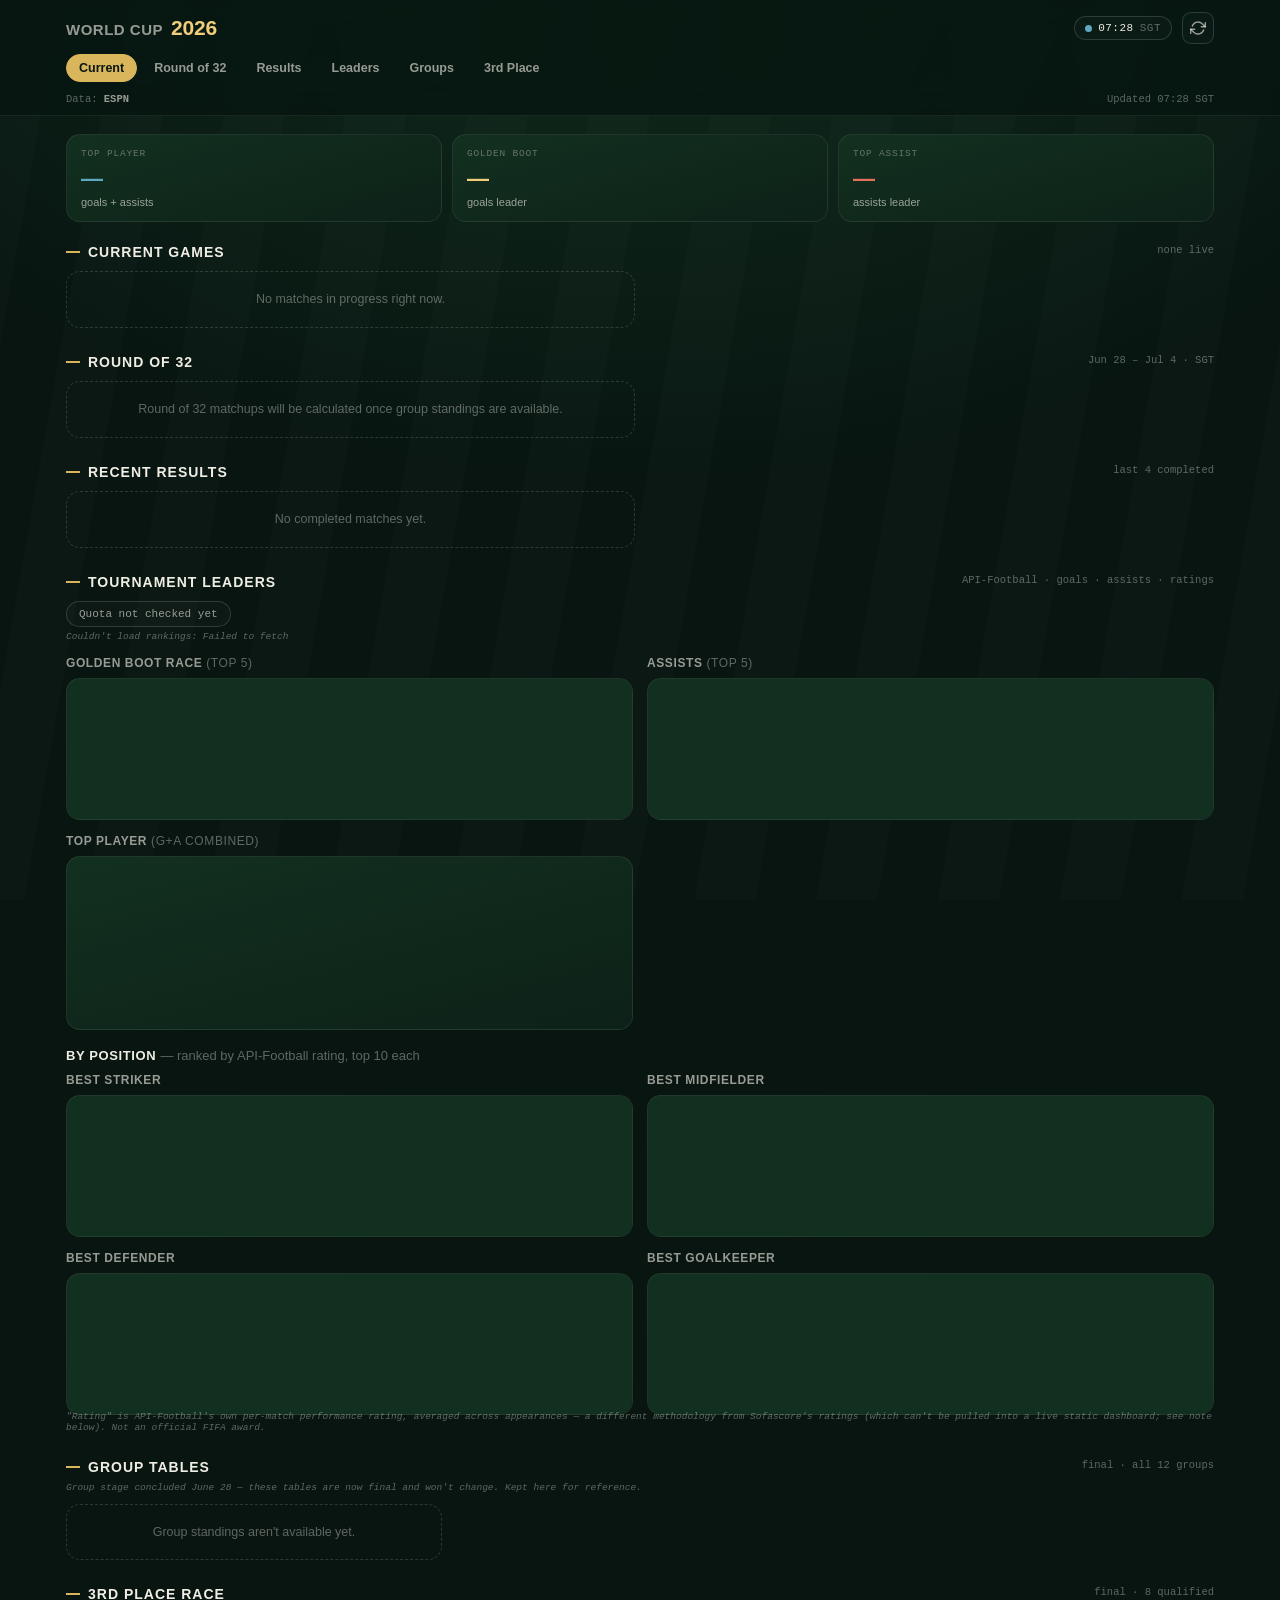
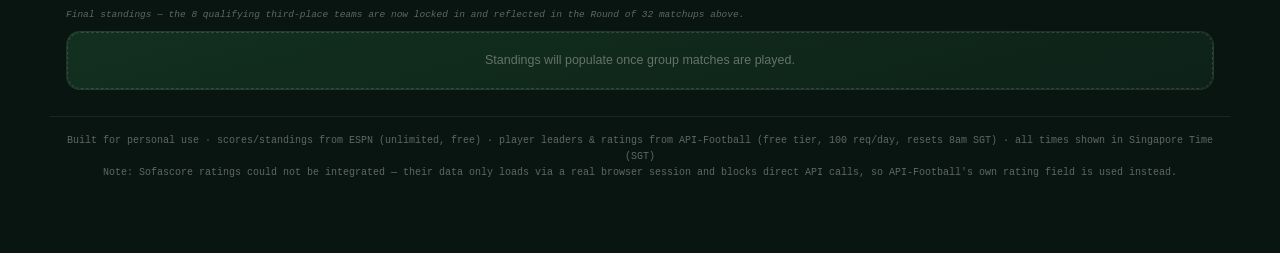
==== index-v1.html @ ef2c0b66 "Rename index.html to index-v1.html" ====
<!DOCTYPE html>
<html lang="en">
<head>
<meta charset="UTF-8">
<meta name="viewport" content="width=device-width, initial-scale=1.0, maximum-scale=1, viewport-fit=cover">
<title>World Cup 2026 — Live</title>
<meta name="mobile-web-app-capable" content="yes">
<meta name="apple-mobile-web-app-capable" content="yes">
<link rel="icon" href="data:image/svg+xml,%3Csvg xmlns='http://www.w3.org/2000/svg' viewBox='0 0 100 100'%3E%3Crect width='100' height='100' rx='18' fill='%230A1F16'/%3E%3Ctext x='50' y='62' font-size='44' text-anchor='middle' fill='%23D9B65C' font-family='Arial' font-weight='bold'%3E⚽%3C/text%3E%3C/svg%3E">
<meta name="apple-mobile-web-app-status-bar-style" content="black-translucent">
<meta name="apple-mobile-web-app-title" content="WC26">
<meta name="theme-color" content="#0A1F16">
<style>
  :root{
    --pitch-0:#081511;
    --pitch-1:#0D2118;
    --pitch-2:#12301F;
    --pitch-3:#1B4029;
    --line: rgba(240,237,228,0.08);
    --line-strong: rgba(240,237,228,0.16);
    --paper:#F0EDE4;
    --paper-dim: rgba(240,237,228,0.62);
    --paper-faint: rgba(240,237,228,0.38);
    --gold:#D9B65C;
    --gold-bright:#F0CD7A;
    --gold-dim: rgba(217,182,92,0.16);
    --azure:#5FA8C0;
    --azure-dim: rgba(95,168,192,0.16);
    --coral:#E2725B;
    --coral-dim: rgba(226,114,91,0.16);
    --radius:14px;
    --radius-sm:9px;
    --mono: 'IBM Plex Mono', 'SF Mono', ui-monospace, Menlo, monospace;
    --disp: 'Archivo', 'Helvetica Neue', Arial, sans-serif;
    --body: 'Inter', -apple-system, 'SF Pro Text', Arial, sans-serif;
  }

  *{box-sizing:border-box;}
  html,body{margin:0;padding:0;}
  body{
    background: radial-gradient(ellipse 120% 60% at 50% -10%, var(--pitch-2), var(--pitch-0) 60%);
    color: var(--paper);
    font-family: var(--body);
    -webkit-font-smoothing: antialiased;
    padding-bottom: 48px;
    min-height: 100vh;
  }

  body::before{
    content:"";
    position:fixed; inset:0;
    background: repeating-linear-gradient(
      100deg,
      rgba(255,255,255,0.015) 0px,
      rgba(255,255,255,0.015) 60px,
      transparent 60px,
      transparent 120px
    );
    pointer-events:none;
    z-index:0;
  }

  a{color:inherit; text-decoration:none;}

  /* ---------- Header ---------- */
  header{
    position: sticky; top:0; z-index:50;
    background: rgba(8,21,17,0.86);
    backdrop-filter: blur(14px) saturate(140%);
    -webkit-backdrop-filter: blur(14px) saturate(140%);
    border-bottom: 1px solid var(--line);
  }
  .hdr-top{
    display:flex; align-items:center; justify-content:space-between;
    padding: 12px 16px 10px;
    max-width: 1180px; margin:0 auto;
  }
  .brand{display:flex; align-items:baseline; gap:8px;}
  .brand .wc{
    font-family: var(--disp); font-weight:800; letter-spacing:0.5px;
    font-size:15px; color:var(--paper-dim); text-transform:uppercase;
  }
  .brand .yr{
    font-family: var(--disp); font-weight:800; font-size:21px;
    color: var(--gold-bright);
    letter-spacing: -0.2px;
  }
  .hdr-right{display:flex; align-items:center; gap:10px;}
  .live-chip{
    display:flex; align-items:center; gap:6px;
    font-family: var(--mono); font-size:11px; letter-spacing:0.5px;
    color: var(--paper-dim);
    padding:5px 10px;
    border:1px solid var(--line-strong);
    border-radius:100px;
    background: rgba(255,255,255,0.02);
  }
  .pulse{
    width:7px; height:7px; border-radius:50%;
    background: var(--coral);
    box-shadow: 0 0 0 0 rgba(226,114,91,0.6);
    animation: pulse 2s infinite;
  }
  .pulse.idle{background: var(--azure); animation:none; box-shadow:none;}
  @keyframes pulse{
    0%{box-shadow:0 0 0 0 rgba(226,114,91,0.55);}
    70%{box-shadow:0 0 0 7px rgba(226,114,91,0);}
    100%{box-shadow:0 0 0 0 rgba(226,114,91,0);}
  }
  #clockTxt{color:var(--paper);}
  .iconbtn{
    width:32px; height:32px; border-radius:9px;
    border:1px solid var(--line-strong);
    background: rgba(255,255,255,0.02);
    display:flex; align-items:center; justify-content:center;
    cursor:pointer; color:var(--paper-dim);
    transition: background .15s, transform .15s, color .15s;
  }
  .iconbtn:hover{background: rgba(255,255,255,0.06); color:var(--paper);}
  .iconbtn:active{transform: scale(0.92);}
  .iconbtn svg{width:16px; height:16px;}
  .iconbtn.spinning svg{animation: spin 0.7s linear infinite;}
  @keyframes spin{ to{ transform: rotate(360deg);} }

  nav.tabs{
    display:flex; gap:4px; overflow-x:auto;
    padding: 0 16px 11px;
    max-width: 1180px; margin:0 auto;
    scrollbar-width:none;
  }
  nav.tabs::-webkit-scrollbar{display:none;}
  nav.tabs button{
    flex:0 0 auto;
    font-family: var(--body); font-weight:600; font-size:12.5px;
    color: var(--paper-dim);
    background: transparent;
    border:1px solid transparent;
    padding:6px 12px;
    border-radius: 100px;
    cursor:pointer;
    white-space:nowrap;
    transition: all .15s;
  }
  nav.tabs button.active{
    color: var(--pitch-0);
    background: var(--gold);
    border-color: var(--gold);
  }
  nav.tabs button:not(.active):hover{
    color:var(--paper); border-color: var(--line-strong);
  }

  .updated-row{
    max-width:1180px; margin:0 auto;
    padding: 0 16px 10px;
    display:flex; justify-content:space-between; align-items:center;
    font-family: var(--mono); font-size:10.5px; color: var(--paper-faint);
    flex-wrap: wrap; gap:4px;
  }
  .updated-row .src-tag{
    color: var(--paper-faint);
  }
  .updated-row .src-tag b{ color: var(--paper-dim); font-weight:600; }

  main{
    max-width:1180px; margin:0 auto;
    padding: 18px 16px 0;
    position:relative; z-index:1;
  }

  /* ---------- Stat strip (top cards) ---------- */
  .stat-strip{
    display:grid; grid-template-columns: repeat(3,1fr);
    gap:10px; margin-bottom: 22px;
  }
  .stat-card{
    background: linear-gradient(165deg, var(--pitch-2), var(--pitch-1));
    border:1px solid var(--line);
    border-radius: var(--radius);
    padding: 13px 14px;
    position:relative; overflow:hidden;
  }
  .stat-card .eyebrow{
    font-family: var(--mono); font-size:9.5px; letter-spacing:0.8px;
    color: var(--paper-faint); text-transform:uppercase;
    margin-bottom:7px; display:flex; align-items:center; justify-content:space-between;
  }
  .stat-card .big{
    font-family: var(--disp); font-weight:800; font-size:22px;
    line-height:1.15; letter-spacing:-0.3px;
    color: var(--paper);
    display:flex; align-items:center; gap:8px;
  }
  .stat-card .big img{ width:26px; height:26px; border-radius:50%; object-fit:cover; background:var(--pitch-3); flex:0 0 auto;}
  .stat-card .sub{
    font-size:11px; color:var(--paper-dim); margin-top:5px;
  }
  .stat-card.accent-gold .big{color: var(--gold-bright);}
  .stat-card.accent-azure .big{color: var(--azure);}
  .stat-card.accent-coral .big{color: var(--coral);}

  /* ---------- Section heading ---------- */
  .section{ margin-bottom: 26px; scroll-margin-top: 110px;}
  .section-head{
    display:flex; align-items:baseline; justify-content:space-between;
    margin-bottom:11px; gap:10px;
  }
  .section-head h2{
    font-family: var(--disp); font-weight:800; font-size:14px;
    letter-spacing:1px; text-transform:uppercase;
    color:var(--paper); margin:0;
    display:flex; align-items:center; gap:8px;
  }
  .section-head h2 .dash{width:14px; height:2px; background:var(--gold); display:inline-block;}
  .section-head .meta{
    font-family: var(--mono); font-size:10.5px; color:var(--paper-faint);
    white-space:nowrap;
  }
  .proxy-note{
    font-family: var(--mono); font-size:9.5px; color: var(--paper-faint);
    margin: -4px 0 11px; font-style: italic;
  }

  .af-control-bar{
    display:flex; align-items:center; justify-content:space-between;
    gap:10px; flex-wrap:wrap;
    margin-bottom:8px;
  }
  .af-load-btn{
    display:flex; align-items:center; gap:7px;
    font-family: var(--body); font-weight:700; font-size:13px;
    color: var(--pitch-0);
    background: var(--gold);
    border: none;
    padding: 9px 16px;
    border-radius: 100px;
    cursor:pointer;
    transition: transform .15s, background .15s;
  }
  .af-load-btn:hover{ background: var(--gold-bright); }
  .af-load-btn:active{ transform: scale(0.96); }
  .af-load-btn:disabled{
    background: var(--pitch-3); color: var(--paper-faint); cursor: progress;
  }
  .af-load-btn.spinning svg{ animation: spin 0.8s linear infinite; }
  .af-quota{
    font-family: var(--mono); font-size:11px; color: var(--paper-dim);
    padding: 6px 12px;
    border: 1px solid var(--line-strong);
    border-radius: 100px;
    background: rgba(255,255,255,0.02);
  }
  .af-quota.low{ color: var(--coral); border-color: rgba(226,114,91,0.4); }
  .af-quota.ok{ color: var(--azure); }


  /* ---------- Match cards ---------- */
  .match-grid{
    display:grid; grid-template-columns: repeat(2,1fr);
    gap:10px;
  }
  .match-card{
    background: linear-gradient(165deg, var(--pitch-2), var(--pitch-1));
    border:1px solid var(--line);
    border-radius: var(--radius);
    padding: 12px 14px 11px;
    position:relative;
  }
  .match-card.is-live{
    border-color: rgba(226,114,91,0.45);
    box-shadow: 0 0 0 1px rgba(226,114,91,0.08), 0 8px 24px -12px rgba(226,114,91,0.25);
  }
  .match-top{
    display:flex; justify-content:space-between; align-items:center;
    margin-bottom:10px;
  }
  .match-tag{
    font-family: var(--mono); font-size:10px; letter-spacing:0.4px;
    color: var(--paper-faint);
  }
  .match-tag.live{
    color: var(--coral); font-weight:700;
    display:flex; align-items:center; gap:5px;
  }
  .match-tag.live::before{
    content:""; width:5px; height:5px; border-radius:50%; background:var(--coral);
    animation: pulse 1.6s infinite;
  }
  .match-group{ font-family:var(--mono); font-size:10px; color:var(--paper-faint); text-align:right;}

  .team-row{
    display:flex; align-items:center; justify-content:space-between;
    padding:4px 0;
  }
  .team-id{ display:flex; align-items:center; gap:8px; min-width:0;}
  .team-id img{ width:22px; height:22px; object-fit:contain; flex:0 0 auto;}
  .team-id .flag-fallback{
    width:22px; height:22px; border-radius:4px; flex:0 0 auto;
    background: var(--pitch-3);
    display:flex; align-items:center; justify-content:center;
    font-family:var(--mono); font-size:9px; color:var(--paper-faint);
  }
  .team-id .name{
    font-size:13.5px; font-weight:600; color:var(--paper);
    white-space:nowrap; overflow:hidden; text-overflow:ellipsis;
  }
  .team-row.winner .name{ color: var(--gold-bright); }
  .team-row.loser .name{ color: var(--paper-dim); }
  .score{
    font-family: var(--disp); font-weight:800; font-size:18px;
    color: var(--paper); min-width:22px; text-align:right;
  }
  .team-row.loser .score{ color:var(--paper-dim); }

  .events-timeline{
    margin-top: 9px; padding-top: 8px;
    border-top: 1px solid var(--line);
    display: flex; flex-direction: column; gap: 5px;
  }
  .event-row{
    display: grid; grid-template-columns: 32px 18px 1fr;
    align-items: baseline; gap: 6px;
    font-size: 11.5px; color: var(--paper-dim);
  }
  .event-min{ font-family: var(--mono); font-size: 10.5px; color: var(--paper-faint); }
  .event-icon{ font-size: 12px; }
  .event-team{ display: none; } /* team name implied by player; kept in DOM for potential future grouping */
  .event-detail{ color: var(--paper); }
  .event-detail strong{ font-weight: 700; }

  .match-bottom{
    display:flex; justify-content:space-between; align-items:center;
    margin-top:9px; padding-top:8px;
    border-top:1px solid var(--line);
    font-family:var(--mono); font-size:10px; color:var(--paper-faint);
  }

  .empty-note{
    font-size:12.5px; color:var(--paper-faint);
    padding: 18px 14px; text-align:center;
    border:1px dashed var(--line-strong); border-radius:var(--radius);
    line-height:1.5;
  }
  .empty-note a{ color: var(--gold-bright); text-decoration: underline; }

  /* ---------- Group tables ---------- */
  .groups-grid{
    display:grid; grid-template-columns: repeat(3,1fr);
    gap:10px;
  }
  .group-card{
    background: linear-gradient(165deg, var(--pitch-2), var(--pitch-1));
    border:1px solid var(--line);
    border-radius: var(--radius);
    padding: 12px 13px;
  }
  .group-card .gname{
    font-family:var(--disp); font-weight:800; font-size:12px;
    letter-spacing:0.6px; color:var(--gold-bright);
    margin-bottom:8px; text-transform:uppercase;
  }
  table.gtable{ width:100%; border-collapse:collapse; font-size:11.5px;}
  table.gtable th{
    font-family:var(--mono); font-size:9px; color:var(--paper-faint);
    text-align:center; font-weight:500; padding-bottom:5px;
    text-transform:uppercase;
  }
  table.gtable th.team-h{ text-align:left;}
  table.gtable td{ padding:4px 2px; text-align:center; color:var(--paper-dim);}
  table.gtable td.team-c{
    text-align:left; color:var(--paper); font-weight:600;
    display:flex; align-items:center; gap:6px;
  }
  table.gtable td.team-c img{width:15px; height:15px; object-fit:contain;}
  table.gtable td.pts{ color:var(--paper); font-weight:700;}
  table.gtable tr.adv td.team-c{ box-shadow: inset 3px 0 0 var(--gold);}
  table.gtable tr.adv td.team-c{ padding-left:6px;}
  table.gtable tr.elim td.team-c .name-txt{ color:var(--paper-faint);}

  /* ---------- 3rd place race ---------- */
  .third-list{
    background: linear-gradient(165deg, var(--pitch-2), var(--pitch-1));
    border:1px solid var(--line); border-radius: var(--radius);
    overflow:hidden;
  }
  .third-row{
    display:grid; grid-template-columns: 26px 1fr 34px 28px 36px 40px 46px;
    align-items:center; gap:6px;
    padding:9px 14px;
    border-bottom:1px solid var(--line);
    font-size:12px;
  }
  .third-row:last-child{border-bottom:none;}
  .third-row.head{
    font-family:var(--mono); font-size:9.5px; color:var(--paper-faint);
    text-transform:uppercase; padding:8px 14px;
  }
  .third-row .rk{ font-family:var(--mono); color:var(--paper-faint); font-size:11px;}
  .third-row.qualify{ box-shadow: inset 3px 0 0 var(--gold); }
  .third-row .tname{ display:flex; align-items:center; gap:8px; color:var(--paper); font-weight:600; min-width:0;}
  .third-row .tname img{ width:18px; height:18px; object-fit:contain; flex:0 0 auto;}
  .third-row .num{ text-align:center; color:var(--paper-dim); font-family:var(--mono); font-size:11.5px;}
  .third-row .pts-c{ text-align:center; font-weight:800; color:var(--gold-bright); font-family:var(--disp);}

  /* ---------- R32 matchup grid ---------- */
  .r32-grid{ display:grid; grid-template-columns: repeat(2,1fr); gap:10px;}
  .r32-card{
    background: linear-gradient(165deg, var(--pitch-2), var(--pitch-1));
    border:1px solid var(--line);
    border-radius: var(--radius);
    padding: 12px 14px 11px;
  }
  .r32-card .r32-top{
    display:flex; justify-content:space-between; align-items:baseline;
    margin-bottom:9px;
  }
  .r32-card .match-no{ font-family:var(--mono); font-size:9.5px; color:var(--paper-faint); }
  .r32-card .r32-when{ font-family:var(--mono); font-size:10px; color:var(--paper-faint); text-align:right;}
  .r32-slot{
    display:flex; align-items:center; justify-content:space-between;
    padding:5px 0;
  }
  .r32-slot .team-id{ display:flex; align-items:center; gap:8px; min-width:0;}
  .r32-slot .team-id img{ width:20px; height:20px; object-fit:contain; flex:0 0 auto;}
  .r32-slot .name{
    font-size:13px; font-weight:600; color:var(--paper);
    white-space:nowrap; overflow:hidden; text-overflow:ellipsis;
  }
  .r32-slot .name.tbd{ color: var(--paper-faint); font-weight:500; font-style:italic; font-size:12px;}
  .r32-slot .score{ font-family:var(--disp); font-weight:800; font-size:16px; color:var(--paper);}
  .r32-vs{
    font-family:var(--mono); font-size:9px; color:var(--paper-faint);
    text-align:center; padding:2px 0;
  }
  .r32-card .r32-venue{
    margin-top:8px; padding-top:7px; border-top:1px solid var(--line);
    font-family:var(--mono); font-size:9.5px; color:var(--paper-faint);
  }
  .r32-card.is-live{ border-color: rgba(226,114,91,0.45); }
  .r32-card.is-done .name{ color: var(--paper-dim); }
  .r32-card.is-done .winner-row .name{ color: var(--gold-bright); }

  /* ---------- Bottom stat-leader lists (shared for boot/assists/etc) ---------- */
  .lead-list{
    background: linear-gradient(165deg, var(--pitch-2), var(--pitch-1));
    border:1px solid var(--line); border-radius: var(--radius);
    overflow:hidden;
  }
  .lead-row{
    display:grid; grid-template-columns: 28px 1fr 44px;
    align-items:center; gap:10px;
    padding:10px 14px;
    border-bottom:1px solid var(--line);
  }
  .lead-row:last-child{ border-bottom:none;}
  .lead-row.head{
    font-family:var(--mono); font-size:9.5px; color:var(--paper-faint);
    text-transform:uppercase; padding:8px 14px;
  }
  .lead-row .rk{ font-family:var(--mono); font-size:11px; color:var(--paper-faint);}
  .lead-row .pname{ display:flex; align-items:center; gap:9px; min-width:0;}
  .lead-row .pname img{ width:24px; height:24px; border-radius:50%; object-fit:cover; background:var(--pitch-3); flex:0 0 auto;}
  .lead-row .pinfo{ min-width:0;}
  .lead-row .pinfo .nm{ font-size:13px; font-weight:700; color:var(--paper); white-space:nowrap; overflow:hidden; text-overflow:ellipsis;}
  .lead-row .pinfo .ct{ font-size:10.5px; color:var(--paper-faint);}
  .lead-row .val{ text-align:center; font-family:var(--disp); font-weight:800; font-size:17px; color:var(--paper);}
  .lead-row.rank1 .val{ color:var(--gold-bright); font-size:19px;}

  /* spotlight card for single "Top Player"/"Best X" picks */
  .spotlight-card{
    background: linear-gradient(165deg, var(--pitch-2), var(--pitch-1));
    border:1px solid var(--line); border-radius: var(--radius);
    padding: 16px 18px;
    display:flex; align-items:center; gap:14px;
  }
  .spotlight-card img.avatar{
    width:48px; height:48px; border-radius:50%; object-fit:cover;
    background:var(--pitch-3); flex:0 0 auto; border:2px solid var(--gold);
  }
  .spotlight-card .info{ flex:1; min-width:0;}
  .spotlight-card .info .nm{ font-family:var(--disp); font-weight:800; font-size:16px; color:var(--paper);}
  .spotlight-card .info .ct{ font-size:11.5px; color:var(--paper-dim); margin-top:2px;}
  .spotlight-card .metric{ text-align:right; flex:0 0 auto;}
  .spotlight-card .metric .v{ font-family:var(--disp); font-weight:800; font-size:24px; color:var(--gold-bright); line-height:1;}
  .spotlight-card .metric .l{ font-family:var(--mono); font-size:9px; color:var(--paper-faint); text-transform:uppercase; margin-top:3px;}

  .bottom-grid{
    display:grid; grid-template-columns: repeat(2,1fr);
    gap:14px;
  }
  .bottom-grid .col-card h3{
    font-family:var(--disp); font-weight:800; font-size:12px;
    letter-spacing:0.6px; text-transform:uppercase; color:var(--paper-dim);
    margin:0 0 8px;
  }

  footer{
    max-width:1180px; margin: 10px auto 0; padding: 16px 16px 24px;
    text-align:center; font-family:var(--mono); font-size:10px; color: var(--paper-faint);
    border-top:1px solid var(--line);
    line-height: 1.6;
  }

  .skel{
    background: linear-gradient(90deg, var(--pitch-2) 25%, var(--pitch-3) 37%, var(--pitch-2) 63%);
    background-size: 400% 100%;
    animation: shimmer 1.6s infinite linear;
    border-radius:6px;
  }
  @keyframes shimmer{ 0%{background-position:100% 0;} 100%{background-position:0 0;} }

  /* ---------- Responsive ---------- */
  @media (max-width: 860px){
    .groups-grid{ grid-template-columns: repeat(2,1fr); }
  }
  @media (max-width: 680px){
    .stat-strip{ grid-template-columns: 1fr; }
    .match-grid{ grid-template-columns: 1fr; }
    .groups-grid{ grid-template-columns: 1fr 1fr; }
    .r32-grid{ grid-template-columns: 1fr; }
    .bottom-grid{ grid-template-columns: 1fr; }
    .third-row{ grid-template-columns: 20px 1fr 26px 22px 30px 32px 38px; font-size:10.5px; padding:8px 8px; gap:4px;}
    .lead-row{ padding:9px 10px; }
    .brand .wc{font-size:12px;}
    .brand .yr{font-size:18px;}
  }
  @media (max-width: 420px){
    .groups-grid{ grid-template-columns: 1fr; }
  }

  @media (prefers-reduced-motion: reduce){
    .pulse, .iconbtn.spinning svg, .skel{ animation: none !important;}
  }
</style>
</head>
<body>
<header>
  <div class="hdr-top">
    <div class="brand">
      <span class="wc">World Cup</span>
      <span class="yr">2026</span>
    </div>
    <div class="hdr-right">
      <div class="live-chip">
        <span class="pulse idle" id="livePulse"></span>
        <span id="clockTxt">--:--</span>
        <span style="color:var(--paper-faint)">SGT</span>
      </div>
      <button class="iconbtn" id="refreshBtn" title="Refresh now">
        <svg viewBox="0 0 24 24" fill="none" stroke="currentColor" stroke-width="2.2" stroke-linecap="round" stroke-linejoin="round"><polyline points="23 4 23 10 17 10"></polyline><polyline points="1 20 1 14 7 14"></polyline><path d="M3.51 9a9 9 0 0 1 14.85-3.36L23 10M1 14l4.64 4.36A9 9 0 0 0 20.49 15"></path></svg>
      </button>
    </div>
  </div>
  <nav class="tabs" id="tabNav">
    <button data-target="current" class="active">Current</button>
    <button data-target="r32">Round of 32</button>
    <button data-target="results">Results</button>
    <button data-target="leaders">Leaders</button>
    <button data-target="groups">Groups</button>
    <button data-target="third">3rd Place</button>
  </nav>
  <div class="updated-row">
    <span class="src-tag">Data: <b id="sourceTag">ESPN</b></span>
    <span id="updatedTxt">Updated — SGT</span>
  </div>
</header>

<main>

  <div class="stat-strip">
    <div class="stat-card accent-azure">
      <span class="eyebrow">Top Player</span>
      <div class="big" id="statTopPlayer">—</div>
      <div class="sub" id="statTopPlayerSub">goals + assists</div>
    </div>
    <div class="stat-card accent-gold">
      <span class="eyebrow">Golden Boot</span>
      <div class="big" id="statGoldenBoot">—</div>
      <div class="sub" id="statGoldenBootSub">goals leader</div>
    </div>
    <div class="stat-card accent-coral">
      <span class="eyebrow">Top Assist</span>
      <div class="big" id="statTopAssist">—</div>
      <div class="sub" id="statTopAssistSub">assists leader</div>
    </div>
  </div>

  <section class="section" id="current">
    <div class="section-head">
      <h2><span class="dash"></span>Current Games</h2>
      <span class="meta" id="currentMeta">live now</span>
    </div>
    <div class="match-grid" id="currentGrid">
      <div class="skel" style="height:96px;"></div>
      <div class="skel" style="height:96px;"></div>
    </div>
  </section>

  <section class="section" id="r32">
    <div class="section-head">
      <h2><span class="dash"></span>Round of 32</h2>
      <span class="meta" id="r32Meta">Jun 28 – Jul 4 · SGT</span>
    </div>
    <div class="r32-grid" id="r32Grid">
      <div class="skel" style="height:108px;"></div>
      <div class="skel" style="height:108px;"></div>
      <div class="skel" style="height:108px;"></div>
      <div class="skel" style="height:108px;"></div>
    </div>
  </section>

  <section class="section" id="results">
    <div class="section-head">
      <h2><span class="dash"></span>Recent Results</h2>
      <span class="meta">last 4 completed</span>
    </div>
    <div class="match-grid" id="resultsGrid">
      <div class="skel" style="height:96px;"></div>
      <div class="skel" style="height:96px;"></div>
    </div>
  </section>

  <section class="section" id="leaders">
    <div class="section-head">
      <h2><span class="dash"></span>Tournament Leaders</h2>
      <span class="meta">API-Football · goals · assists · ratings</span>
    </div>

    <div class="af-control-bar" id="afControlBar">
      <div class="af-quota" id="afQuota">
        <span id="afQuotaText">Loading...</span>
      </div>
    </div>
    <p class="proxy-note" id="afStatusNote">Auto-refreshing from API-Football (Pro plan).</p>

    <div class="bottom-grid" style="margin-bottom:14px; margin-top:14px;">
      <div class="col-card">
        <h3>Golden Boot Race <span style="color:var(--paper-faint); font-weight:500;">(top 5)</span></h3>
        <div class="lead-list" id="bootRaceList"><div class="skel" style="height:140px;"></div></div>
      </div>
      <div class="col-card">
        <h3>Assists <span style="color:var(--paper-faint); font-weight:500;">(top 5)</span></h3>
        <div class="lead-list" id="assistsList"><div class="skel" style="height:140px;"></div></div>
      </div>
    </div>

    <div class="bottom-grid" style="margin-bottom:14px;">
      <div class="col-card">
        <h3>Top Player <span style="color:var(--paper-faint); font-weight:500;">(G+A combined)</span></h3>
        <div class="spotlight-card" id="topPlayerSpotlight"><div class="skel" style="height:140px;"></div></div>
      </div>
    </div>

    <h3 style="font-family:var(--disp); font-weight:800; font-size:13px; letter-spacing:0.6px; text-transform:uppercase; color:var(--paper); margin: 18px 0 10px;">By Position <span style="color:var(--paper-faint); font-weight:500; text-transform:none; letter-spacing:0;">— ranked by API-Football rating, top 10 each</span></h3>
    <div class="bottom-grid" style="margin-bottom:14px;">
      <div class="col-card">
        <h3>Best Striker</h3>
        <div class="lead-list" id="bestStrikerList"><div class="skel" style="height:140px;"></div></div>
      </div>
      <div class="col-card">
        <h3>Best Midfielder</h3>
        <div class="lead-list" id="bestMidList"><div class="skel" style="height:140px;"></div></div>
      </div>
    </div>
    <div class="bottom-grid">
      <div class="col-card">
        <h3>Best Defender</h3>
        <div class="lead-list" id="bestDefList"><div class="skel" style="height:140px;"></div></div>
      </div>
      <div class="col-card">
        <h3>Best Goalkeeper</h3>
        <div class="lead-list" id="bestGkList"><div class="skel" style="height:140px;"></div></div>
      </div>
    </div>
    <p class="proxy-note">"Rating" is API-Football's own per-match performance rating, averaged across appearances — a different methodology from Sofascore's ratings (which can't be pulled into a live static dashboard; see note below). Not an official FIFA award.</p>
  </section>

  <section class="section" id="groups">
    <div class="section-head">
      <h2><span class="dash"></span>Group Tables</h2>
      <span class="meta">final · all 12 groups</span>
    </div>
    <p class="proxy-note">Group stage concluded June 28 — these tables are now final and won't change. Kept here for reference.</p>
    <div class="groups-grid" id="groupsGrid">
      <div class="skel" style="height:160px;"></div>
      <div class="skel" style="height:160px;"></div>
      <div class="skel" style="height:160px;"></div>
    </div>
  </section>

  <section class="section" id="third">
    <div class="section-head">
      <h2><span class="dash"></span>3rd Place Race</h2>
      <span class="meta">final · 8 qualified</span>
    </div>
    <p class="proxy-note">Final standings — the 8 qualifying third-place teams are now locked in and reflected in the Round of 32 matchups above.</p>
    <div class="third-list" id="thirdList">
      <div class="skel" style="height:240px;"></div>
    </div>
  </section>

</main>

<footer>
  Built for personal use · scores/standings from ESPN (unlimited, free) · player leaders &amp; ratings from API-Football (free tier, 100 req/day, resets 8am SGT) · all times shown in Singapore Time (SGT)<br>
  Note: Sofascore ratings could not be integrated — their data only loads via a real browser session and blocks direct API calls, so API-Football's own rating field is used instead.
</footer>

<script>
(function(){
  "use strict";

  // ---------------- Config ----------------
  const SGT_TZ = "Asia/Singapore";
  // No explicit dates= means ESPN defaults to a narrow "today" window, which hides
  // completed matches from earlier in the tournament. We instead request the full
  // range from tournament start through ~10 days ahead (covers R32) every time.
  function buildScoreboardUrl(){
    const start = "20260611"; // tournament opening match
    const future = new Date();
    future.setDate(future.getDate() + 10);
    const end = future.toISOString().slice(0,10).replace(/-/g,"");
    return `https://site.api.espn.com/apis/site/v2/sports/soccer/fifa.world/scoreboard?dates=${start}-${end}&limit=500`;
  }
  const SCOREBOARD_URL = buildScoreboardUrl();
  const STANDINGS_URLS = [
    "https://site.web.api.espn.com/apis/v2/sports/soccer/fifa.world/standings",
    "https://site.api.espn.com/apis/v2/sports/soccer/fifa.world/standings"
  ];
  // Backup, free, no-key fixture/standings source (manually updated ~daily by maintainer,
  // used only if ESPN is unreachable). Not used for "live" minute-by-minute data.
  const BACKUP_GAMES_URL = "https://raw.githubusercontent.com/openfootball/worldcup.json/master/2026/worldcup.json";

  const REFRESH_MS = 30000;

  function $(id){ return document.getElementById(id); }

  // ---------------- Singapore time helpers ----------------
  function fmtClockSGT(d){
    return d.toLocaleTimeString("en-GB", {hour:'2-digit', minute:'2-digit', timeZone: SGT_TZ});
  }
  function fmtMatchTimeSGT(iso){
    const d = new Date(iso);
    return d.toLocaleString("en-GB", {
      weekday:'short', day:'numeric', month:'short',
      hour:'2-digit', minute:'2-digit', timeZone: SGT_TZ
    });
  }
  function fmtDateShortSGT(iso){
    const d = new Date(iso);
    return d.toLocaleDateString("en-GB", {month:'short', day:'numeric', timeZone: SGT_TZ});
  }
  function sgtDateKey(iso){
    // returns YYYY-MM-DD string in SGT, for "today" comparisons independent of device tz
    const d = new Date(iso);
    return d.toLocaleDateString("en-CA", {timeZone: SGT_TZ}); // en-CA gives YYYY-MM-DD
  }
  function todaySGTKey(){
    return new Date().toLocaleDateString("en-CA", {timeZone: SGT_TZ});
  }

  function escapeHtml(s){
    return String(s == null ? "" : s).replace(/[&<>"']/g, c => ({"&":"&amp;","<":"&lt;",">":"&gt;",'"':"&quot;","'":"&#39;"}[c]));
  }

  // ESPN and API-Football sometimes format the same country differently
  // (e.g. "South Korea" vs "Korea Republic", "USA" vs "United States").
  // Lowercasing + stripping common variants gives a reasonably reliable match key.
  function normalizeTeamName(name){
    if(!name) return "";
    let n = name.toLowerCase().trim();
    const aliasMap = {
      "korea republic": "south korea",
      "ivory coast": "cote d'ivoire",
      "usa": "united states",
      "bosnia and herzegovina": "bosnia-herzegovina",
    };
    return aliasMap[n] || n;
  }

  function teamLogo(team){
    if(!team) return null;
    return (team.logo) || (team.logos && team.logos[0] && team.logos[0].href) || null;
  }

  function teamImgHtml(team, size){
    const logo = teamLogo(team);
    const abbr = (team && (team.abbreviation || team.shortDisplayName || team.displayName || "")).slice(0,3).toUpperCase();
    if(logo){
      return `<img src="${logo}" alt="${escapeHtml(abbr)}" loading="lazy" onerror="this.style.display='none'; this.nextElementSibling && (this.nextElementSibling.style.display='flex')">`+
             `<span class="flag-fallback" style="display:none; width:${size}px; height:${size}px;">${escapeHtml(abbr)}</span>`;
    }
    return `<span class="flag-fallback" style="width:${size}px; height:${size}px;">${escapeHtml(abbr)}</span>`;
  }

  async function fetchJsonAny(urls){
    let lastErr;
    for(const u of urls){
      try{
        const res = await fetch(u, {cache:"no-store"});
        if(!res.ok) throw new Error("HTTP "+res.status);
        const json = await res.json();
        return {data: json, sourceUrl: u};
      }catch(e){ lastErr = e; }
    }
    throw lastErr || new Error("all endpoints failed");
  }

  // ============================================================
  // ROUND OF 32 — fixed FIFA slot map (Annex C structure), per
  // official schedule. group: A-L. slot: 1st | 2nd | 3rd-from-set.
  // 3rd-from-set is an array of candidate groups; the actual team
  // is resolved live from the 3rd-place race table once known.
  // Source: FIFA official knockout schedule + corroborated reporting.
  // ============================================================
  // ============================================================
  // ROUND OF 32 — fixed FIFA slot map (official knockout schedule).
  // group: A-L. slot: 1st | 2nd | 3rd-from-set (candidate groups whose
  // 3rd-place team could fill this slot, resolved once 8 qualifiers known).
  // Dates/venues verified against FIFA.com official fixture list.
  // ============================================================
  const R32_FIXTURES = [
    { match: 73, dateSGT: "2026-06-29", venue: "Los Angeles, USA",      home: {group:"A", slot:"2nd"}, away: {group:"B", slot:"2nd"} },
    { match: 74, dateSGT: "2026-06-30", venue: "Boston, USA",           home: {group:"E", slot:"1st"}, away: {group:"3rd", from:["A","B","C","D","F"]} },
    { match: 75, dateSGT: "2026-06-30", venue: "Monterrey, Mexico",     home: {group:"F", slot:"1st"}, away: {group:"C", slot:"2nd"} },
    { match: 76, dateSGT: "2026-06-30", venue: "Houston, USA",          home: {group:"C", slot:"1st"}, away: {group:"F", slot:"2nd"} },
    { match: 77, dateSGT: "2026-07-01", venue: "East Rutherford, USA",  home: {group:"I", slot:"1st"}, away: {group:"3rd", from:["C","D","F","G","H"]} },
    { match: 78, dateSGT: "2026-07-01", venue: "Arlington, USA",        home: {group:"E", slot:"2nd"}, away: {group:"I", slot:"2nd"} },
    { match: 79, dateSGT: "2026-07-01", venue: "Mexico City, Mexico",   home: {group:"A", slot:"1st"}, away: {group:"3rd", from:["C","E","F","H","I"]} },
    { match: 80, dateSGT: "2026-07-02", venue: "Atlanta, USA",          home: {group:"L", slot:"1st"}, away: {group:"3rd", from:["E","H","I","J","K"]} },
    { match: 81, dateSGT: "2026-07-02", venue: "Santa Clara, USA",      home: {group:"D", slot:"1st"}, away: {group:"3rd", from:["B","E","F","I","J"]} },
    { match: 82, dateSGT: "2026-07-02", venue: "Seattle, USA",          home: {group:"G", slot:"1st"}, away: {group:"3rd", from:["A","E","H","I","J"]} },
    { match: 83, dateSGT: "2026-07-03", venue: "Toronto, Canada",       home: {group:"K", slot:"2nd"}, away: {group:"L", slot:"2nd"} },
    { match: 84, dateSGT: "2026-07-03", venue: "Los Angeles, USA",      home: {group:"H", slot:"1st"}, away: {group:"J", slot:"2nd"} },
    { match: 85, dateSGT: "2026-07-04", venue: "Vancouver, Canada",     home: {group:"B", slot:"1st"}, away: {group:"3rd", from:["E","F","G","I","J"]} },
    { match: 86, dateSGT: "2026-07-04", venue: "Miami Gardens, USA",    home: {group:"J", slot:"1st"}, away: {group:"H", slot:"2nd"} },
    { match: 87, dateSGT: "2026-07-04", venue: "Kansas City, USA",      home: {group:"K", slot:"1st"}, away: {group:"3rd", from:["D","E","I","J","L"]} },
    { match: 88, dateSGT: "2026-07-04", venue: "Arlington, USA",        home: {group:"D", slot:"2nd"}, away: {group:"G", slot:"2nd"} },
  ];


  // ---------------- Render: match card (scores) ----------------
  function renderEventsTimelineHtml(events){
    if(!events || !events.length) return "";
    // Sort chronologically, goals and cards only (skip subs to keep it focused on scoring)
    const relevant = events
      .filter(e => e.type === "Goal" || e.type === "Card")
      .sort((a,b)=> (a.time.elapsed - b.time.elapsed));
    if(!relevant.length) return "";

    const rows = relevant.map(e => {
      const minute = e.time.elapsed + (e.time.extra ? "+" + e.time.extra : "") + "'";
      const isGoal = e.type === "Goal";
      const isCard = e.type === "Card";
      const icon = isGoal ? "⚽" : (e.detail && e.detail.includes("Red") ? "🟥" : "🟨");
      const playerName = (e.player && e.player.name) || "Unknown";
      const assistName = (e.assist && e.assist.name) || null;
      let line = `<strong>${escapeHtml(playerName)}</strong>`;
      if(isGoal && assistName) line += ` <span style="color:var(--paper-faint);">(assist: ${escapeHtml(assistName)})</span>`;
      if(isCard) line += ` <span style="color:var(--paper-faint);">${escapeHtml(e.detail||"")}</span>`;
      return `<div class="event-row">
        <span class="event-min">${escapeHtml(minute)}</span>
        <span class="event-icon">${icon}</span>
        <span class="event-team">${escapeHtml((e.team && e.team.name) || "")}</span>
        <span class="event-detail">${line}</span>
      </div>`;
    }).join("");

    return `<div class="events-timeline">${rows}</div>`;
  }

  function renderMatchCard(ev, eventsTimeline){
    const comp = ev.competitions && ev.competitions[0];
    if(!comp) return "";
    const state = comp.status && comp.status.type && comp.status.type.state; // pre | in | post
    const completed = comp.status && comp.status.type && comp.status.type.completed;
    const clock = (comp.status && comp.status.displayClock) || "";

    let home = (comp.competitors || []).find(c => c.homeAway === "home") || comp.competitors[0];
    let away = (comp.competitors || []).find(c => c.homeAway === "away") || comp.competitors[1];

    const homeScore = home ? (home.score ?? "0") : "0";
    const awayScore = away ? (away.score ?? "0") : "0";
    const homeWin = home && home.winner;
    const awayWin = away && away.winner;

    const groupNote = (comp.altGameNote || "").replace("FIFA World Cup, ", "").replace("FIFA World Cup", "Group Stage");
    const venue = (comp.venue && comp.venue.fullName) || "";

    let tagHtml = "";
    if(state === "in"){
      tagHtml = `<span class="match-tag live">LIVE · ${escapeHtml(clock)}</span>`;
    } else if(state === "post" || completed){
      tagHtml = `<span class="match-tag">FT</span>`;
    } else {
      tagHtml = `<span class="match-tag">${escapeHtml(fmtMatchTimeSGT(comp.date))} SGT</span>`;
    }

    const showScores = state === "in" || state === "post" || completed;

    function row(team, score, isWin, otherIsWin){
      const cls = "team-row" + (showScores && isWin ? " winner" : "") + (showScores && otherIsWin && !isWin ? " loser" : "");
      return `<div class="${cls}">
        <div class="team-id">${teamImgHtml(team && team.team, 22)}<span class="name">${escapeHtml(team && team.team && (team.team.shortDisplayName || team.team.displayName) || "TBD")}</span></div>
        <div class="score">${showScores ? escapeHtml(String(score)) : ""}</div>
      </div>`;
    }

    const liveClass = state === "in" ? " is-live" : "";
    const timelineHtml = (state === "in" || state === "post") ? renderEventsTimelineHtml(eventsTimeline) : "";

    return `<div class="match-card${liveClass}">
      <div class="match-top">
        ${tagHtml}
        <span class="match-group">${escapeHtml(groupNote)}</span>
      </div>
      ${row(home, homeScore, homeWin, awayWin)}
      ${row(away, awayScore, awayWin, homeWin)}
      ${timelineHtml}
      <div class="match-bottom">
        <span>${escapeHtml(venue)}</span>
        <span>${state === "pre" ? escapeHtml(fmtDateShortSGT(comp.date)) : ""}</span>
      </div>
    </div>`;
  }

  function emptyNote(html){
    return `<div class="empty-note">${html}</div>`;
  }

  // ---------------- Render: groups ----------------
  function statVal(entry, name){
    const s = (entry.stats || []).find(x => x.name === name);
    return s ? s.displayValue : "0";
  }
  function statNum(entry, name){
    const s = (entry.stats || []).find(x => x.name === name);
    return s ? Number(s.value) : 0;
  }

  function renderGroupCard(group){
    const entries = (group.standings && group.standings.entries) || [];
    const rows = entries
      .slice()
      .sort((a,b) => statNum(a,'rank') - statNum(b,'rank'))
      .map(e => {
        const desc = (e.note && e.note.description) || "";
        const advancing = /advance/i.test(desc);
        const eliminated = /eliminat/i.test(desc);
        const rowCls = advancing ? "adv" : (eliminated ? "elim" : "");
        const team = e.team || {};
        const logo = (team.logos && team.logos[0] && team.logos[0].href) || team.logo;
        const abbr = team.abbreviation || (team.shortDisplayName||"").slice(0,3).toUpperCase();
        const imgHtml = logo
          ? `<img src="${logo}" alt="${escapeHtml(abbr)}" loading="lazy" onerror="this.style.display='none'">`
          : "";
        return `<tr class="${rowCls}">
          <td class="team-c">${imgHtml}<span class="name-txt">${escapeHtml(team.shortDisplayName || team.displayName || "—")}</span></td>
          <td>${statVal(e,'gamesPlayed')}</td>
          <td>${statVal(e,'wins')}</td>
          <td>${statVal(e,'ties')}</td>
          <td>${statVal(e,'losses')}</td>
          <td>${statVal(e,'pointDifferential')}</td>
          <td class="pts">${statVal(e,'points')}</td>
        </tr>`;
      }).join("");

    return `<div class="group-card">
      <div class="gname">${escapeHtml(group.name || group.abbreviation || "Group")}</div>
      <table class="gtable">
        <thead><tr>
          <th class="team-h">Team</th><th>P</th><th>W</th><th>D</th><th>L</th><th>GD</th><th>Pts</th>
        </tr></thead>
        <tbody>${rows || ""}</tbody>
      </table>
    </div>`;
  }

  // groupKeyToLetter: ESPN's group.name is like "Group A" -> "A"
  function groupLetter(group){
    const m = (group.name || group.abbreviation || "").match(/Group\s+([A-L])/i);
    return m ? m[1].toUpperCase() : null;
  }

  // Build a lookup: letter -> {first, second, third, complete, entries}
  // IMPORTANT: first/second/third are only returned once the group has actually
  // finished (every team has played all 3 group matches). Before that, standings
  // are provisional and showing them as "confirmed" R32 opponents would be wrong —
  // so we deliberately return nulls (rendered as TBD) until the group is done.
  function buildGroupLookup(groups){
    const lookup = {};
    groups.forEach(g => {
      const letter = groupLetter(g);
      if(!letter) return;
      const entries = ((g.standings && g.standings.entries) || []).slice().sort((a,b)=> statNum(a,'rank') - statNum(b,'rank'));
      // A group of 4 is complete once every team has played 3 matches.
      const complete = entries.length === 4 && entries.every(e => statNum(e,'gamesPlayed') >= 3);
      lookup[letter] = {
        first: complete ? (entries[0] || null) : null,
        second: complete ? (entries[1] || null) : null,
        third: complete ? (entries[2] || null) : null,
        complete,
        entries
      };
    });
    return lookup;
  }

  // ---------------- Render: 3rd place race ----------------
  function compute3rdPlaceRanking(groups){
    const thirds = [];
    groups.forEach(g => {
      const letter = groupLetter(g);
      const entries = (g.standings && g.standings.entries) || [];
      const sorted = entries.slice().sort((a,b)=> statNum(a,'rank') - statNum(b,'rank'));
      const third = sorted[2];
      const complete = entries.length === 4 && entries.every(e => statNum(e,'gamesPlayed') >= 3);
      if(third){
        thirds.push({
          groupLetter: letter,
          group: g.abbreviation || g.name,
          team: third.team,
          pts: statNum(third,'points'),
          gd: statNum(third,'pointDifferential'),
          gf: statNum(third,'pointsFor'),
          gp: statNum(third,'gamesPlayed'),
          groupComplete: complete
        });
      }
    });
    thirds.sort((a,b)=> (b.pts - a.pts) || (b.gd - a.gd) || (b.gf - a.gf));
    return thirds;
  }

  function render3rdPlaceRace(thirds){
    const head = `<div class="third-row head">
      <span>#</span><span>Team</span><span>Grp</span><span>P</span><span>Pts</span><span>GD</span><span>GF</span>
    </div>`;

    const rows = thirds.map((t, i) => {
      const qualify = (i < 8 && t.groupComplete) ? " qualify" : "";
      const team = t.team || {};
      const logo = (team.logos && team.logos[0] && team.logos[0].href) || team.logo;
      const abbr = team.abbreviation || (team.shortDisplayName||"").slice(0,3).toUpperCase();
      const imgHtml = logo ? `<img src="${logo}" alt="" loading="lazy" onerror="this.style.display='none'">` : "";
      return `<div class="third-row${qualify}">
        <span class="rk">${i+1}</span>
        <span class="tname">${imgHtml}<span>${escapeHtml(team.shortDisplayName || team.displayName || "—")}</span></span>
        <span class="num">${escapeHtml(t.group)}</span>
        <span class="num">${t.gp}</span>
        <span class="pts-c">${t.pts}</span>
        <span class="num">${t.gd > 0 ? "+"+t.gd : t.gd}</span>
        <span class="num">${t.gf}</span>
      </div>`;
    }).join("");

    return head + (rows || emptyNote("No standings data yet."));
  }

  // ---------------- Render: Round of 32 ----------------
  function resolveSlotTeam(slotSpec, groupLookup, qualifiedThirdLetters){
    if(!slotSpec) return null;
    if(slotSpec.slot === "1st") return groupLookup[slotSpec.group] && groupLookup[slotSpec.group].first;
    if(slotSpec.slot === "2nd") return groupLookup[slotSpec.group] && groupLookup[slotSpec.group].second;
    if(slotSpec.group === "3rd"){
      // find which of the candidate groups' 3rd-place team is in the qualified top-8 thirds list
      const candidate = slotSpec.from.find(letter => qualifiedThirdLetters.has(letter));
      if(candidate) return groupLookup[candidate] && groupLookup[candidate].third;
      return null; // not yet determined
    }
    return null;
  }

  function renderR32Card(fix, groupLookup, qualifiedThirdLetters, espnEventsByTeamPair, liveEventsByPair){
    const homeEntry = resolveSlotTeam(fix.home, groupLookup, qualifiedThirdLetters);
    const awayEntry = resolveSlotTeam(fix.away, groupLookup, qualifiedThirdLetters);

    const homeTeam = homeEntry ? homeEntry.team : null;
    const awayTeam = awayEntry ? awayEntry.team : null;

    function slotLabel(spec){
      return "TBD";
    }

    // Try to find a live/finished ESPN event matching these two resolved teams (by id)
    let liveEvent = null;
    if(homeTeam && awayTeam && espnEventsByTeamPair){
      const key1 = homeTeam.id + "_" + awayTeam.id;
      const key2 = awayTeam.id + "_" + homeTeam.id;
      liveEvent = espnEventsByTeamPair[key1] || espnEventsByTeamPair[key2] || null;
    }

    let stateClass = "";
    let whenHtml = `<span class="r32-when">${escapeHtml(new Date(fix.dateSGT+"T00:00:00+08:00").toLocaleDateString("en-GB",{day:'numeric',month:'short',timeZone:SGT_TZ}))} SGT</span>`;
    let homeScoreHtml = "", awayScoreHtml = "";
    let homeRowCls = "", awayRowCls = "";
    let timelineHtml = "";

    if(liveEvent){
      const comp = liveEvent.competitions[0];
      const state = comp.status.type.state;
      const homeC = (comp.competitors||[]).find(c=>c.team.id===homeTeam.id);
      const awayC = (comp.competitors||[]).find(c=>c.team.id===awayTeam.id);
      if(state === "in"){
        stateClass = " is-live";
        whenHtml = `<span class="r32-when" style="color:var(--coral); font-weight:700;">LIVE · ${escapeHtml(comp.status.displayClock||"")}</span>`;
        homeScoreHtml = `<span class="score">${escapeHtml(homeC ? homeC.score : "0")}</span>`;
        awayScoreHtml = `<span class="score">${escapeHtml(awayC ? awayC.score : "0")}</span>`;
      } else if(state === "post"){
        stateClass = " is-done";
        whenHtml = `<span class="r32-when">FT</span>`;
        homeScoreHtml = `<span class="score">${escapeHtml(homeC ? homeC.score : "0")}</span>`;
        awayScoreHtml = `<span class="score">${escapeHtml(awayC ? awayC.score : "0")}</span>`;
        if(homeC && homeC.winner) homeRowCls = " winner-row";
        if(awayC && awayC.winner) awayRowCls = " winner-row";
      } else {
        whenHtml = `<span class="r32-when">${escapeHtml(fmtMatchTimeSGT(comp.date))} SGT</span>`;
      }

      if((state === "in" || state === "post") && liveEventsByPair){
        const n1 = normalizeTeamName(homeTeam.shortDisplayName || homeTeam.displayName);
        const n2 = normalizeTeamName(awayTeam.shortDisplayName || awayTeam.displayName);
        const evList = liveEventsByPair[n1+"|"+n2] || liveEventsByPair[n2+"|"+n1] || null;
        timelineHtml = renderEventsTimelineHtml(evList);
      }
    }

    function teamSlotHtml(team, spec, scoreHtml, rowCls){
      if(team){
        return `<div class="r32-slot${rowCls}">
          <div class="team-id">${teamImgHtml(team, 20)}<span class="name">${escapeHtml(team.shortDisplayName || team.displayName)}</span></div>
          ${scoreHtml}
        </div>`;
      }
      return `<div class="r32-slot">
        <div class="team-id"><span class="flag-fallback" style="width:20px;height:20px;">?</span><span class="name tbd">${escapeHtml(slotLabel(spec))}</span></div>
      </div>`;
    }

    return `<div class="r32-card${stateClass}">
      <div class="r32-top">
        <span class="match-no">Match ${fix.match}</span>
        ${whenHtml}
      </div>
      ${teamSlotHtml(homeTeam, fix.home, homeScoreHtml, homeRowCls)}
      <div class="r32-vs">vs</div>
      ${teamSlotHtml(awayTeam, fix.away, awayScoreHtml, awayRowCls)}
      ${timelineHtml}
      <div class="r32-venue">${escapeHtml(fix.venue)}</div>
    </div>`;
  }

  function renderR32Section(groups, scoreboardEvents, liveEventsByPair){
    const groupLookup = buildGroupLookup(groups);
    const thirds = compute3rdPlaceRanking(groups);

    // The 8 qualifying third-place teams can only be locked in once ALL 12 groups
    // have finished — a team currently sitting in the top 8 could still be overtaken.
    // Until then, every "3rd place" R32 slot correctly shows as TBD.
    const allGroupsComplete = groups.length === 12 && Object.values(groupLookup).every(g => g.complete);
    const qualifiedThirdLetters = allGroupsComplete
      ? new Set(thirds.slice(0,8).map(t => t.groupLetter))
      : new Set();

    // Build a lookup of ESPN R32 events by team-id pair, so if ESPN has already
    // published/started the actual fixture, we show the real live data instead
    // of just our computed projection.
    const eventsByPair = {};
    (scoreboardEvents||[]).forEach(ev => {
      const comp = ev.competitions && ev.competitions[0];
      if(!comp) return;
      const note = comp.altGameNote || "";
      if(!/round of 32/i.test(note)) return;
      const teams = (comp.competitors||[]).map(c=>c.team.id);
      if(teams.length === 2){
        eventsByPair[teams[0]+"_"+teams[1]] = ev;
        eventsByPair[teams[1]+"_"+teams[0]] = ev;
      }
    });

    if(!groups.length){
      return emptyNote("Round of 32 matchups will be calculated once group standings are available.");
    }

    return R32_FIXTURES.map(fix => renderR32Card(fix, groupLookup, qualifiedThirdLetters, eventsByPair, liveEventsByPair)).join("");
  }


  // ---------------- Leaders: goals / assists ----------------
  function parseLeadersList(leadersRoot, categoryRegex){
    let list = [];
    try{
      if(leadersRoot && Array.isArray(leadersRoot.leaders)){
        const cat = leadersRoot.leaders.find(c => categoryRegex.test(c.name || c.displayName || c.shortDisplayName || ""));
        if(cat && Array.isArray(cat.leaders)){
          list = cat.leaders.map(l => ({
            name: (l.athlete && (l.athlete.displayName || l.athlete.shortName)) || l.displayName || "Unknown",
            team: l.team && (l.team.shortDisplayName || l.team.displayName),
            value: Number(l.value ?? l.displayValue ?? 0),
            headshot: l.athlete && l.athlete.headshot && l.athlete.headshot.href
          }));
        }
      }
      if(!list.length && leadersRoot && Array.isArray(leadersRoot.categories)){
        const cat = leadersRoot.categories.find(c => categoryRegex.test(c.name || c.displayName || ""));
        if(cat && Array.isArray(cat.leaders)){
          list = cat.leaders.map(l => ({
            name: (l.athlete && (l.athlete.displayName || l.athlete.shortName)) || "Unknown",
            team: l.team && (l.team.shortDisplayName || l.team.displayName),
            value: Number(l.value ?? l.displayValue ?? 0),
            headshot: l.athlete && l.athlete.headshot && l.athlete.headshot.href
          }));
        }
      }
    }catch(e){ console.error("leaders parse failed", e); }
    return list;
  }

  function renderLeadList(list, emptyHtml){
    if(!list || !list.length) return emptyNote(emptyHtml);
    const head = `<div class="lead-row head"><span>#</span><span>Player</span><span>Val</span></div>`;
    const rows = list.slice(0,5).map((p,i)=>{
      const rankCls = i===0 ? " rank1" : "";
      return `<div class="lead-row${rankCls}">
        <span class="rk">${i+1}</span>
        <span class="pname">
          <img src="${p.headshot || ''}" alt="" loading="lazy" onerror="this.style.opacity=0">
          <span class="pinfo"><div class="nm">${escapeHtml(p.name)}</div><div class="ct">${escapeHtml(p.team || "")}</div></span>
        </span>
        <span class="val">${p.value}</span>
      </div>`;
    }).join("");
    return head + rows;
  }

  function renderSpotlight(player, metricLabel, emptyHtml){
    if(!player){
      return emptyNote(emptyHtml);
    }
    return `
      <img class="avatar" src="${player.headshot || ''}" alt="" onerror="this.style.opacity=0">
      <div class="info">
        <div class="nm">${escapeHtml(player.name)}</div>
        <div class="ct">${escapeHtml(player.team || "")}</div>
      </div>
      <div class="metric">
        <div class="v">${player.value}</div>
        <div class="l">${escapeHtml(metricLabel)}</div>
      </div>
    `;
  }

  function renderTeamSpotlight(teamInfo, metricLabel, emptyHtml){
    if(!teamInfo){
      return emptyNote(emptyHtml);
    }
    const logo = teamLogo(teamInfo.team);
    return `
      <img class="avatar" src="${logo || ''}" alt="" onerror="this.style.opacity=0" style="border-color:var(--azure); object-fit:contain; padding:6px; background:var(--pitch-3);">
      <div class="info">
        <div class="nm">${escapeHtml(teamInfo.team.shortDisplayName || teamInfo.team.displayName)}</div>
        <div class="ct">Team defensive record</div>
      </div>
      <div class="metric">
        <div class="v">${teamInfo.value}</div>
        <div class="l">${escapeHtml(metricLabel)}</div>
      </div>
    `;
  }

  // ---------------- Main loader ----------------
  let isLoading = false;

  async function loadAll(){
    if(isLoading) return;
    isLoading = true;
    const btn = $("refreshBtn");
    btn.classList.add("spinning");

    try{
      let scoreboard = null, standings = null, sourceLabel = "ESPN";
      try{
        const sb = await fetchJsonAny([SCOREBOARD_URL]);
        scoreboard = sb.data;
      }catch(e){ console.error("scoreboard failed", e); }

      try{
        const st = await fetchJsonAny(STANDINGS_URLS);
        standings = st.data;
      }catch(e){ console.error("standings failed", e); }

      // Backup path: if BOTH primary calls failed, try the openfootball backup
      // (static daily snapshot — clearly relabeled in the UI when used).
      if(!scoreboard && !standings){
        try{
          const bk = await fetchJsonAny([BACKUP_GAMES_URL]);
          sourceLabel = "openfootball (backup)";
          // openfootball shape differs entirely; we don't attempt full remapping here,
          // we simply surface that we're in backup mode so the person isn't misled.
        }catch(e){ console.error("backup also failed", e); }
      }

      // Only hit API-Football's live-fixtures/events endpoints when ESPN says
      // a match is actually in progress — avoids burning calls when nothing's live.
      if(hasLiveGame(scoreboard)){
        await loadLiveEvents();
      } else {
        liveEventsByTeamPair = {};
      }

      renderScoreboardSections(scoreboard, liveEventsByTeamPair);
      const groups = renderStandingsSections(standings);
      renderR32(groups, scoreboard, liveEventsByTeamPair);

      $("sourceTag").textContent = sourceLabel;
      const nowSGT = new Date();
      $("updatedTxt").textContent = "Updated " + fmtClockSGT(nowSGT) + " SGT";
      $("clockTxt").textContent = fmtClockSGT(nowSGT);
      $("livePulse").classList.toggle("idle", !hasLiveGame(scoreboard));
    } catch(err){
      console.error(err);
    } finally {
      isLoading = false;
      setTimeout(()=> btn.classList.remove("spinning"), 400);
    }
  }

  function hasLiveGame(scoreboard){
    if(!scoreboard || !scoreboard.events) return false;
    return scoreboard.events.some(ev => {
      const comp = ev.competitions && ev.competitions[0];
      return comp && comp.status && comp.status.type && comp.status.type.state === "in";
    });
  }

  function renderScoreboardSections(scoreboard, liveEventsByTeamPair){
    const events = (scoreboard && scoreboard.events) || [];
    const withComp = events.filter(e => e.competitions && e.competitions[0]);

    const live = withComp.filter(e => e.competitions[0].status.type.state === "in");
    const completed = withComp
      .filter(e => e.competitions[0].status.type.state === "post")
      .sort((a,b)=> new Date(b.competitions[0].date) - new Date(a.competitions[0].date));

    function eventsForMatch(ev){
      if(!liveEventsByTeamPair) return null;
      const comp = ev.competitions[0];
      const names = (comp.competitors||[]).map(c => normalizeTeamName(c.team.shortDisplayName || c.team.displayName));
      if(names.length !== 2) return null;
      return liveEventsByTeamPair[names[0]+"|"+names[1]] || liveEventsByTeamPair[names[1]+"|"+names[0]] || null;
    }

    $("currentGrid").innerHTML = live.length
      ? live.map(ev => renderMatchCard(ev, eventsForMatch(ev))).join("")
      : emptyNote("No matches in progress right now.");
    $("currentMeta").textContent = live.length ? live.length + " live" : "none live";

    $("resultsGrid").innerHTML = completed.length
      ? completed.slice(0,4).map(ev => renderMatchCard(ev)).join("")
      : emptyNote("No completed matches yet.");
  }

  function renderStandingsSections(standingsRoot){
    const groups = (standingsRoot && standingsRoot.children) || [];
    if(!groups.length){
      $("groupsGrid").innerHTML = emptyNote("Group standings aren't available yet.");
      $("thirdList").innerHTML = emptyNote("Standings will populate once group matches are played.");
      return [];
    }
    $("groupsGrid").innerHTML = groups.map(renderGroupCard).join("");
    const thirds = compute3rdPlaceRanking(groups);
    $("thirdList").innerHTML = render3rdPlaceRace(thirds);
    return groups;
  }

  function renderR32(groups, scoreboard, liveEventsByPair){
    const events = (scoreboard && scoreboard.events) || [];
    $("r32Grid").innerHTML = renderR32Section(groups, events, liveEventsByPair);
  }

  // ============================================================
  // API-FOOTBALL INTEGRATION (separate quota from ESPN — 100 req/day,
  // resets 00:00 UTC = 08:00 SGT). Manual-trigger only; never auto-polled.
  // IMPORTANT: replace the placeholder below with your own key. This key
  // is visible to anyone who opens this file or views page source —
  // acceptable for personal/private use, not for sharing the file publicly.
  // ============================================================
  const API_FOOTBALL_KEY = "7827256423542f8015dfbf1d2124a0c3";
  const API_FOOTBALL_BASE = "https://v3.football.api-sports.io";
  const WC_LEAGUE_ID = 1;
  const WC_SEASON = 2026;

  let afQuotaRemaining = null; // updated from response headers after each call

  async function afFetch(path){
    const res = await fetch(API_FOOTBALL_BASE + path, {
      headers: { "x-apisports-key": API_FOOTBALL_KEY },
      cache: "no-store"
    });
    // API-Football returns rate-limit info in response headers
    const remaining = res.headers.get("x-ratelimit-requests-remaining");
    if(remaining != null) afQuotaRemaining = Number(remaining);
    if(!res.ok){
      if(res.status === 429) throw new Error("Daily quota exceeded (429). Resets 8am SGT.");
      throw new Error("API-Football HTTP " + res.status);
    }
    const json = await res.json();
    if(json.errors && Object.keys(json.errors).length){
      throw new Error("API-Football error: " + JSON.stringify(json.errors));
    }
    return json;
  }

  function updateQuotaDisplay(){
    const el = $("afQuota");
    const txt = $("afQuotaText");
    if(afQuotaRemaining == null){
      txt.textContent = "Quota not checked yet";
      el.className = "af-quota";
    } else {
      txt.textContent = afQuotaRemaining + " / 100 requests left today";
      el.className = "af-quota" + (afQuotaRemaining < 20 ? " low" : afQuotaRemaining < 50 ? " ok" : "");
    }
  }

  function afPlayerCountryFlag(player){
    // API-Football doesn't give a flag URL directly on /players for international
    // duty, but team.logo on the statistics block is the national team crest.
    return null;
  }

  function renderAfLeadList(list, valueLabel, emptyHtml){
    if(!list || !list.length) return emptyNote(emptyHtml);
    const head = `<div class="lead-row head"><span>#</span><span>Player</span><span>${escapeHtml(valueLabel)}</span></div>`;
    const rows = list.slice(0,5).map((p,i)=>{
      const rankCls = i===0 ? " rank1" : "";
      return `<div class="lead-row${rankCls}">
        <span class="rk">${i+1}</span>
        <span class="pname">
          <img src="${p.photo || ''}" alt="" loading="lazy" onerror="this.style.opacity=0">
          <span class="pinfo"><div class="nm">${escapeHtml(p.name)}</div><div class="ct">${escapeHtml(p.team || "")}</div></span>
        </span>
        <span class="val">${p.value}</span>
      </div>`;
    }).join("");
    return head + rows;
  }

  function renderAfPositionList(list, emptyHtml){
    if(!list || !list.length) return emptyNote(emptyHtml);
    const head = `<div class="lead-row head"><span>#</span><span>Player</span><span>Rtg</span></div>`;
    const rows = list.slice(0,10).map((p,i)=>{
      const rankCls = i===0 ? " rank1" : "";
      return `<div class="lead-row${rankCls}">
        <span class="rk">${i+1}</span>
        <span class="pname">
          <img src="${p.photo || ''}" alt="" loading="lazy" onerror="this.style.opacity=0">
          <span class="pinfo"><div class="nm">${escapeHtml(p.name)}</div><div class="ct">${escapeHtml(p.country || "")}</div></span>
        </span>
        <span class="val">${p.rating.toFixed(2)}</span>
      </div>`;
    }).join("");
    return head + rows;
  }

  // ============================================================
  // LIVE EVENTS (goals/cards) for Current Games cards.
  // Fetches live World Cup fixtures from API-Football, then events for
  // each, keyed by normalized team-name pair so ESPN's match cards (which
  // use a different ID system) can look up the right timeline.
  // Cheap: 1 call for live fixtures + 1 call per live match for events —
  // at most a handful of calls even when several games are live at once.
  // ============================================================
  let liveEventsByTeamPair = {};

  async function loadLiveEvents(){
    try{
      const liveResp = await afFetch(`/fixtures?league=${WC_LEAGUE_ID}&season=${WC_SEASON}&status=1H-HT-2H-ET-P-BT-LIVE`);
      updateQuotaDisplay();
      const liveFixtures = liveResp.response || [];

      const newLookup = {};
      // Fetch events for each live fixture (small number at any given time)
      for(const fx of liveFixtures){
        const fixtureId = fx.fixture && fx.fixture.id;
        if(!fixtureId) continue;
        const homeName = normalizeTeamName(fx.teams && fx.teams.home && fx.teams.home.name);
        const awayName = normalizeTeamName(fx.teams && fx.teams.away && fx.teams.away.name);
        if(!homeName || !awayName) continue;

        try{
          const evResp = await afFetch(`/fixtures/events?fixture=${fixtureId}`);
          updateQuotaDisplay();
          newLookup[homeName+"|"+awayName] = evResp.response || [];
        }catch(e){
          console.error("Failed to fetch events for live fixture", fixtureId, e);
        }
      }
      liveEventsByTeamPair = newLookup;
    }catch(err){
      console.error("loadLiveEvents failed", err);
      // Leave liveEventsByTeamPair as-is (likely empty) — match cards simply
      // won't show a timeline, which is a safe, non-breaking fallback.
    }
  }



  let isAfLoading = false;

  async function loadApiFootballRankings(){
    if(isAfLoading) return; // avoid overlapping auto-refresh calls
    isAfLoading = true;
    const statusNote = $("afStatusNote");
    statusNote.textContent = "Fetching top scorers and assists...";

    try{
      // ---- Cheap calls first: top scorers & top assists (1 request each) ----
      const [scorersResp, assistsResp] = await Promise.all([
        afFetch(`/players/topscorers?league=${WC_LEAGUE_ID}&season=${WC_SEASON}`),
        afFetch(`/players/topassists?league=${WC_LEAGUE_ID}&season=${WC_SEASON}`)
      ]);
      updateQuotaDisplay();

      const goalsList = (scorersResp.response || []).map(p => ({
        name: p.player.name,
        team: p.statistics && p.statistics[0] && p.statistics[0].team && p.statistics[0].team.name,
        photo: p.player.photo,
        value: (p.statistics && p.statistics[0] && p.statistics[0].goals && p.statistics[0].goals.total) || 0
      }));
      const assistsList = (assistsResp.response || []).map(p => ({
        name: p.player.name,
        team: p.statistics && p.statistics[0] && p.statistics[0].team && p.statistics[0].team.name,
        photo: p.player.photo,
        value: (p.statistics && p.statistics[0] && p.statistics[0].goals && p.statistics[0].goals.assists) || 0
      }));

      $("bootRaceList").innerHTML = renderAfLeadList(goalsList, "Goals", `No scorer data returned yet. <a href="https://www.espn.com/soccer/stats/_/league/fifa.world" target="_blank" rel="noopener">Check ESPN →</a>`);
      $("assistsList").innerHTML = renderAfLeadList(assistsList, "Assists", `No assist data returned yet. <a href="https://www.espn.com/soccer/stats/_/league/fifa.world" target="_blank" rel="noopener">Check ESPN →</a>`);

      // Top stat-strip cards (Golden Boot, Top Player, Top Assist)
      const bootLeader = goalsList[0] || null;
      if(bootLeader){
        $("statGoldenBoot").innerHTML = `<img src="${bootLeader.photo||''}" onerror="this.style.display='none'">${escapeHtml(bootLeader.name)}`;
        $("statGoldenBootSub").textContent = `${bootLeader.value} goals — ${bootLeader.team||""}`;
      }

      const assistLeaderTop = assistsList[0] || null;
      if(assistLeaderTop){
        $("statTopAssist").innerHTML = `<img src="${assistLeaderTop.photo||''}" onerror="this.style.display='none'">${escapeHtml(assistLeaderTop.name)}`;
        $("statTopAssistSub").textContent = `${assistLeaderTop.value} assists — ${assistLeaderTop.team||""}`;
      }

      // Top Player = combined G+A across the two lists we already have
      const combined = {};
      goalsList.forEach(p => { combined[p.name] = combined[p.name] || {name:p.name, team:p.team, photo:p.photo, g:0, a:0}; combined[p.name].g = p.value; });
      assistsList.forEach(p => { combined[p.name] = combined[p.name] || {name:p.name, team:p.team, photo:p.photo, g:0, a:0}; combined[p.name].a = p.value; });
      const topPlayerRanked = Object.values(combined).map(p => ({...p, value: p.g + p.a})).sort((a,b)=> b.value - a.value);
      const topPlayer = topPlayerRanked[0] || null;

      $("topPlayerSpotlight").innerHTML = renderSpotlight(
        topPlayer ? {name: topPlayer.name, team: topPlayer.team, headshot: topPlayer.photo, value: `${topPlayer.g}G ${topPlayer.a}A`} : null,
        "Goals + Assists",
        `Not enough combined data yet.`
      );
      if(topPlayer){
        $("statTopPlayer").innerHTML = `<img src="${topPlayer.photo||''}" onerror="this.style.display='none'">${escapeHtml(topPlayer.name)}`;
        $("statTopPlayerSub").textContent = `${topPlayer.g}G + ${topPlayer.a}A — ${topPlayer.team||""}`;
      }

      // ---- Expensive part: page through /players to build position rankings ----
      statusNote.textContent = "Paging through player stats for position rankings (this is the expensive part)...";
      const byPosition = { Attacker: [], Midfielder: [], Defender: [], Goalkeeper: [] };

      let page = 1, totalPages = 1;
      do {
        const resp = await afFetch(`/players?league=${WC_LEAGUE_ID}&season=${WC_SEASON}&page=${page}`);
        updateQuotaDisplay();
        totalPages = (resp.paging && resp.paging.total) || 1;

        (resp.response || []).forEach(entry => {
          const stats = entry.statistics && entry.statistics[0];
          if(!stats || !stats.games) return;
          const pos = stats.games.position;
          const rating = stats.games.rating ? Number(stats.games.rating) : null;
          if(!pos || rating == null || !byPosition[pos]) return;
          byPosition[pos].push({
            name: entry.player.name,
            country: stats.team && stats.team.name,
            photo: entry.player.photo,
            rating: rating
          });
        });

        page++;
        // Safety valve: never exceed remaining quota mid-loop
        if(afQuotaRemaining != null && afQuotaRemaining < 5){
          statusNote.textContent = "Stopped early — quota running low. Rankings may be incomplete.";
          break;
        }
      } while(page <= totalPages);

      function topNByRating(arr, n){
        return arr.slice().sort((a,b)=> b.rating - a.rating).slice(0,n);
      }

      $("bestStrikerList").innerHTML = renderAfPositionList(topNByRating(byPosition.Attacker, 10), "No attacker rating data found in the players returned so far.");
      $("bestMidList").innerHTML = renderAfPositionList(topNByRating(byPosition.Midfielder, 10), "No midfielder rating data found in the players returned so far.");
      $("bestDefList").innerHTML = renderAfPositionList(topNByRating(byPosition.Defender, 10), "No defender rating data found in the players returned so far.");
      $("bestGkList").innerHTML = renderAfPositionList(topNByRating(byPosition.Goalkeeper, 10), "No goalkeeper rating data found in the players returned so far.");

      statusNote.textContent = `Loaded. Checked ${page-1} page(s) of players. ` + (afQuotaRemaining != null ? `${afQuotaRemaining} requests left today.` : "");

    } catch(err){
      console.error("API-Football load failed", err);
      statusNote.textContent = "Couldn't load rankings: " + err.message;
    } finally {
      isAfLoading = false;
      updateQuotaDisplay();
    }
  }

  // Auto-load on page open, then refresh on a slower timer (Pro plan has 7,500
  // req/day headroom, but position-rating pagination is still the priciest call
  // here, so we don't refresh as aggressively as the ESPN-powered sections).
  const AF_REFRESH_MS = 5 * 60 * 1000; // every 5 minutes
  loadApiFootballRankings();
  setInterval(loadApiFootballRankings, AF_REFRESH_MS);


  // ---------------- Tabs / scroll ----------------
  const tabBtns = Array.from(document.querySelectorAll("nav.tabs button"));
  tabBtns.forEach(btn=>{
    btn.addEventListener("click", ()=>{
      const target = document.getElementById(btn.dataset.target);
      if(target){
        target.scrollIntoView({behavior:"smooth", block:"start"});
      }
    });
  });

  const sections = tabBtns.map(b => document.getElementById(b.dataset.target)).filter(Boolean);
  function updateActiveTab(){
    let activeIdx = 0;
    const scrollPos = window.scrollY + 130;
    sections.forEach((sec, i)=>{
      if(sec.offsetTop <= scrollPos) activeIdx = i;
    });
    tabBtns.forEach((b,i)=> b.classList.toggle("active", i===activeIdx));
  }
  window.addEventListener("scroll", updateActiveTab, {passive:true});

  // ---------------- Clock (SGT) ----------------
  function tickClock(){
    $("clockTxt").textContent = fmtClockSGT(new Date());
  }
  setInterval(tickClock, 1000);
  tickClock();

  // ---------------- Refresh wiring ----------------
  $("refreshBtn").addEventListener("click", loadAll);
  loadAll();
  setInterval(loadAll, REFRESH_MS);

  document.addEventListener("visibilitychange", ()=>{
    if(document.visibilityState === "visible") loadAll();
  });

})();

</script>

</body>
</html>
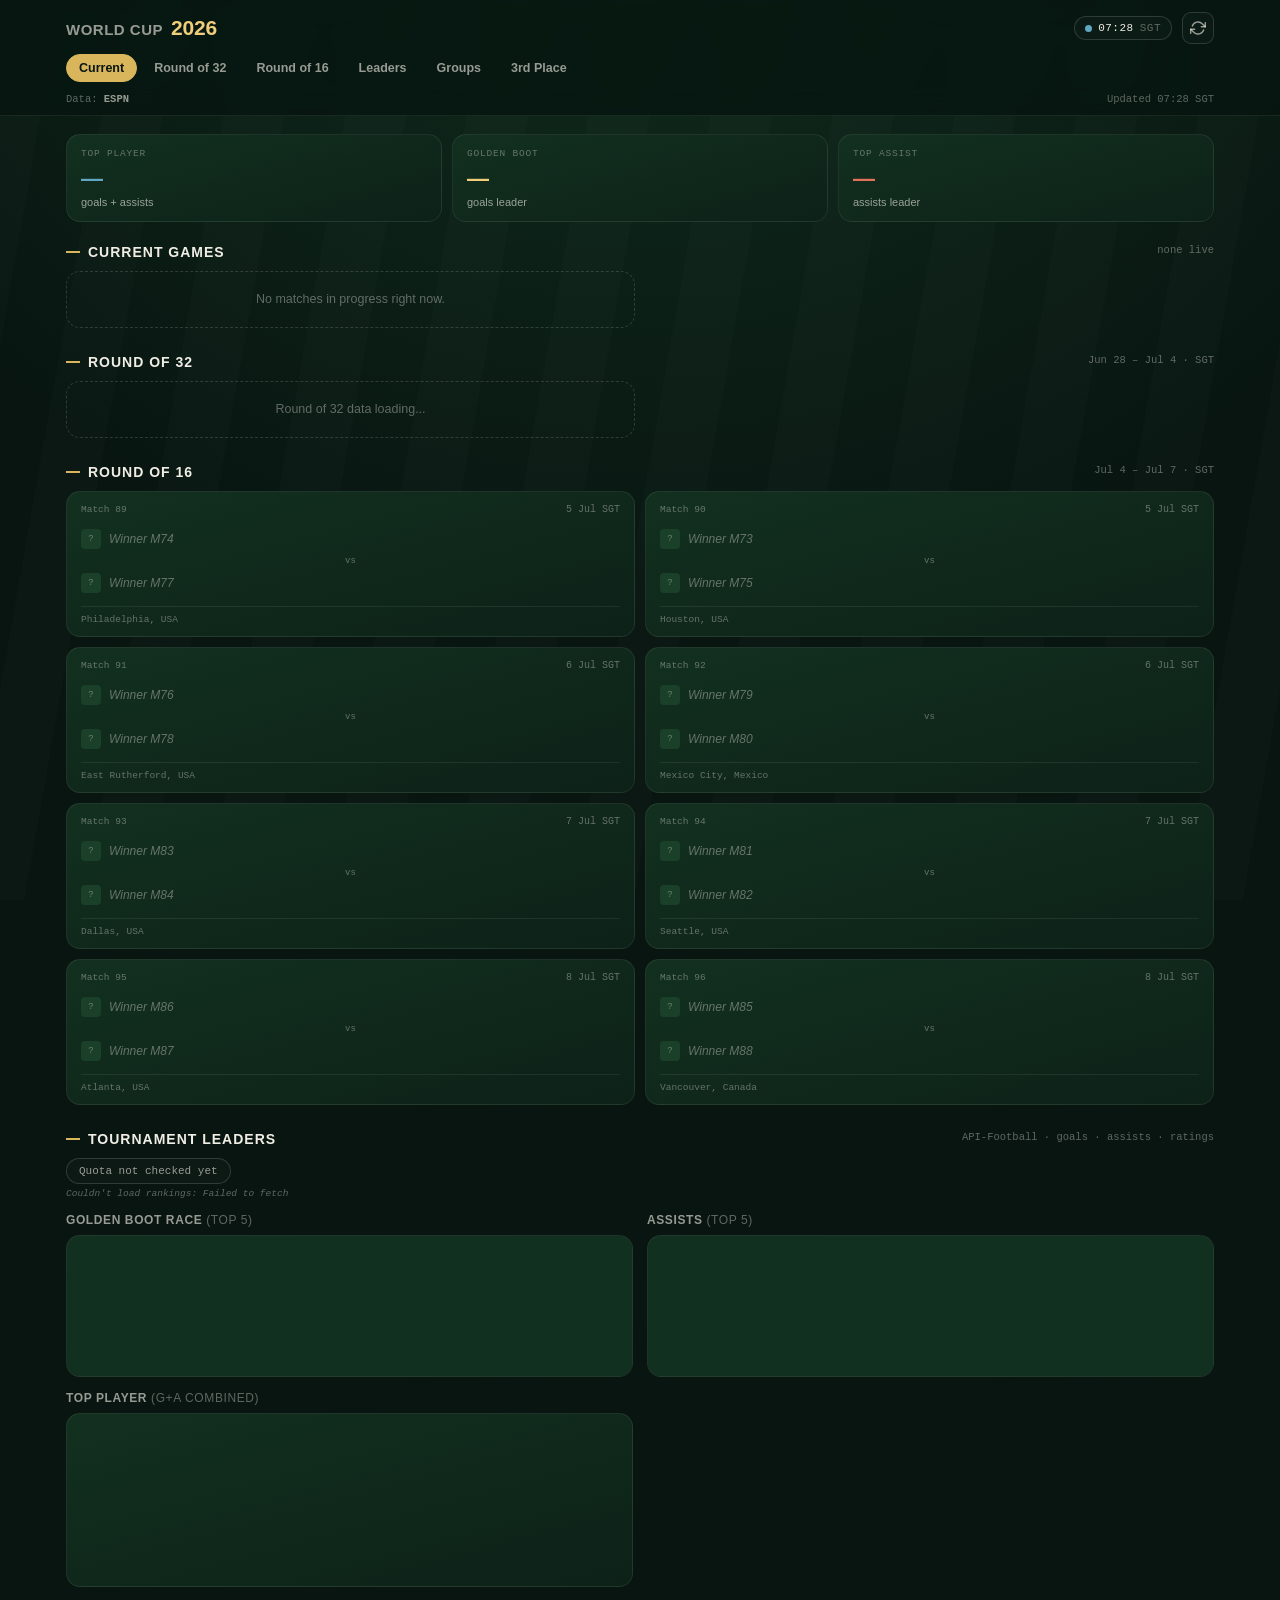
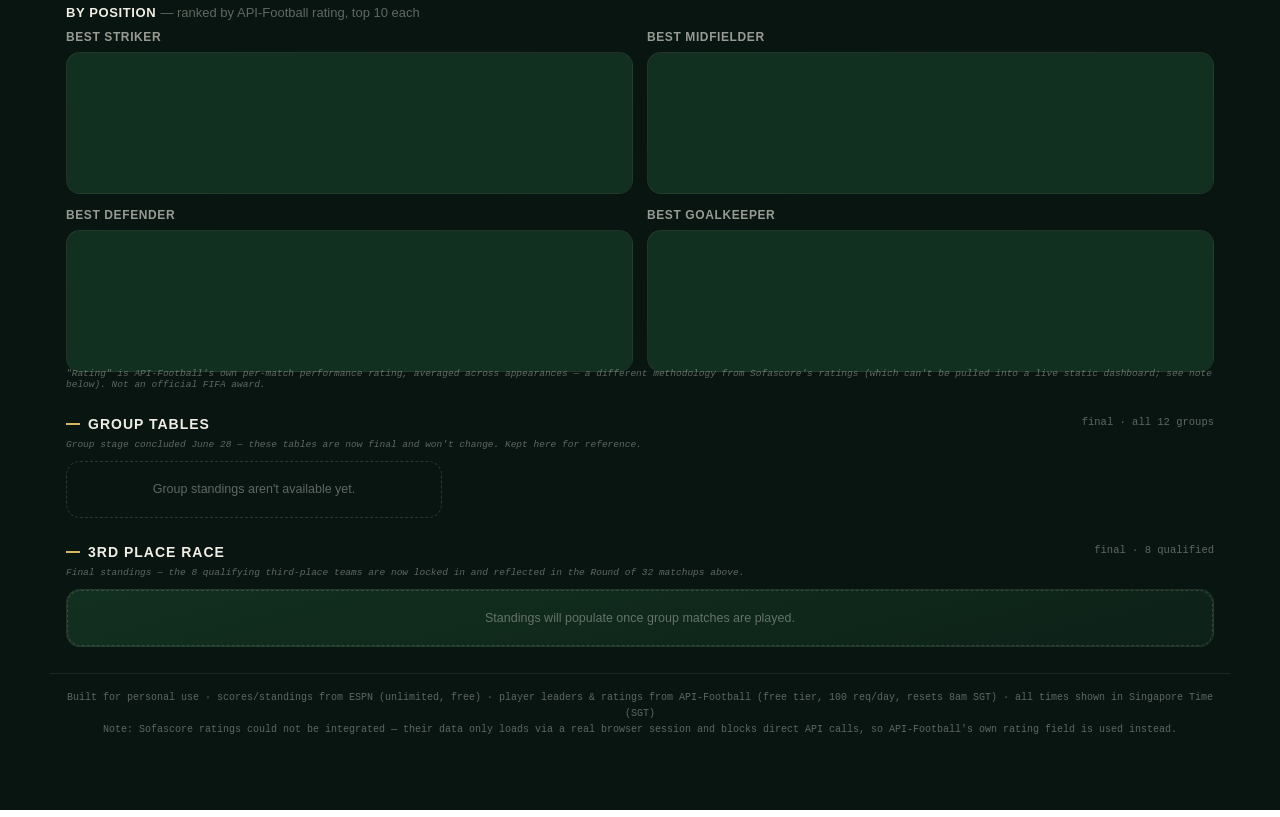
==== commit f170dc14: "Rename index.html to index-v1.html" ====
--- a/index-v1.html
+++ b/index-v1.html
@@ -312,6 +312,11 @@
   }
   .team-row.loser .score{ color:var(--paper-dim); }
 
+  .pk-note{
+    font-family: var(--mono); font-size: 10.5px; color: var(--gold-bright);
+    margin-top: 4px; font-weight: 600;
+  }
+
   .events-timeline{
     margin-top: 9px; padding-top: 8px;
     border-top: 1px solid var(--line);
@@ -554,7 +559,7 @@
   <nav class="tabs" id="tabNav">
     <button data-target="current" class="active">Current</button>
     <button data-target="r32">Round of 32</button>
-    <button data-target="results">Results</button>
+    <button data-target="r16">Round of 16</button>
     <button data-target="leaders">Leaders</button>
     <button data-target="groups">Groups</button>
     <button data-target="third">3rd Place</button>
@@ -609,16 +614,19 @@
     </div>
   </section>
 
-  <section class="section" id="results">
+  <section class="section" id="r16">
     <div class="section-head">
-      <h2><span class="dash"></span>Recent Results</h2>
-      <span class="meta">last 4 completed</span>
-    </div>
-    <div class="match-grid" id="resultsGrid">
-      <div class="skel" style="height:96px;"></div>
-      <div class="skel" style="height:96px;"></div>
+      <h2><span class="dash"></span>Round of 16</h2>
+      <span class="meta">Jul 4 – Jul 7 · SGT</span>
+    </div>
+    <div class="r32-grid" id="r16Grid">
+      <div class="skel" style="height:108px;"></div>
+      <div class="skel" style="height:108px;"></div>
+      <div class="skel" style="height:108px;"></div>
+      <div class="skel" style="height:108px;"></div>
     </div>
   </section>
+
 
   <section class="section" id="leaders">
     <div class="section-head">
@@ -819,27 +827,66 @@
   // 3rd-place team could fill this slot, resolved once 8 qualifiers known).
   // Dates/venues verified against FIFA.com official fixture list.
   // ============================================================
+  // ============================================================
+  // ROUND OF 32 — fully verified against Wikipedia, Yahoo Sports,
+  // CBS Sports, and ESPN (July 1 2026). Group slots confirmed against
+  // FIFA's Annex C third-place combination table.
+  // Third-place qualifiers: Groups B, D, E, F, I, J, K, L.
+  // ============================================================
   const R32_FIXTURES = [
-    { match: 73, dateSGT: "2026-06-29", venue: "Los Angeles, USA",      home: {group:"A", slot:"2nd"}, away: {group:"B", slot:"2nd"} },
-    { match: 74, dateSGT: "2026-06-30", venue: "Boston, USA",           home: {group:"E", slot:"1st"}, away: {group:"3rd", from:["A","B","C","D","F"]} },
-    { match: 75, dateSGT: "2026-06-30", venue: "Monterrey, Mexico",     home: {group:"F", slot:"1st"}, away: {group:"C", slot:"2nd"} },
-    { match: 76, dateSGT: "2026-06-30", venue: "Houston, USA",          home: {group:"C", slot:"1st"}, away: {group:"F", slot:"2nd"} },
-    { match: 77, dateSGT: "2026-07-01", venue: "East Rutherford, USA",  home: {group:"I", slot:"1st"}, away: {group:"3rd", from:["C","D","F","G","H"]} },
-    { match: 78, dateSGT: "2026-07-01", venue: "Arlington, USA",        home: {group:"E", slot:"2nd"}, away: {group:"I", slot:"2nd"} },
-    { match: 79, dateSGT: "2026-07-01", venue: "Mexico City, Mexico",   home: {group:"A", slot:"1st"}, away: {group:"3rd", from:["C","E","F","H","I"]} },
-    { match: 80, dateSGT: "2026-07-02", venue: "Atlanta, USA",          home: {group:"L", slot:"1st"}, away: {group:"3rd", from:["E","H","I","J","K"]} },
-    { match: 81, dateSGT: "2026-07-02", venue: "Santa Clara, USA",      home: {group:"D", slot:"1st"}, away: {group:"3rd", from:["B","E","F","I","J"]} },
-    { match: 82, dateSGT: "2026-07-02", venue: "Seattle, USA",          home: {group:"G", slot:"1st"}, away: {group:"3rd", from:["A","E","H","I","J"]} },
-    { match: 83, dateSGT: "2026-07-03", venue: "Toronto, Canada",       home: {group:"K", slot:"2nd"}, away: {group:"L", slot:"2nd"} },
-    { match: 84, dateSGT: "2026-07-03", venue: "Los Angeles, USA",      home: {group:"H", slot:"1st"}, away: {group:"J", slot:"2nd"} },
-    { match: 85, dateSGT: "2026-07-04", venue: "Vancouver, Canada",     home: {group:"B", slot:"1st"}, away: {group:"3rd", from:["E","F","G","I","J"]} },
-    { match: 86, dateSGT: "2026-07-04", venue: "Miami Gardens, USA",    home: {group:"J", slot:"1st"}, away: {group:"H", slot:"2nd"} },
-    { match: 87, dateSGT: "2026-07-04", venue: "Kansas City, USA",      home: {group:"K", slot:"1st"}, away: {group:"3rd", from:["D","E","I","J","L"]} },
-    { match: 88, dateSGT: "2026-07-04", venue: "Arlington, USA",        home: {group:"D", slot:"2nd"}, away: {group:"G", slot:"2nd"} },
+    { match: 73, dateSGT: "2026-06-29", venue: "Los Angeles, USA",      home: {group:"A", slot:"2nd"}, away: {group:"B", slot:"2nd"} },  // South Africa vs Canada
+    { match: 74, dateSGT: "2026-06-30", venue: "Boston, USA",           home: {group:"E", slot:"1st"}, away: {group:"3rd", from:["D"]} }, // Germany vs Paraguay
+    { match: 75, dateSGT: "2026-06-30", venue: "Monterrey, Mexico",     home: {group:"F", slot:"1st"}, away: {group:"C", slot:"2nd"} },  // Netherlands vs Morocco
+    { match: 76, dateSGT: "2026-06-30", venue: "Houston, USA",          home: {group:"C", slot:"1st"}, away: {group:"F", slot:"2nd"} },  // Brazil vs Japan
+    { match: 77, dateSGT: "2026-07-01", venue: "East Rutherford, USA",  home: {group:"I", slot:"1st"}, away: {group:"3rd", from:["F"]} }, // France vs Sweden
+    { match: 78, dateSGT: "2026-07-01", venue: "Dallas, USA",           home: {group:"E", slot:"2nd"}, away: {group:"I", slot:"2nd"} },  // Ivory Coast vs Norway
+    { match: 79, dateSGT: "2026-07-01", venue: "Mexico City, Mexico",   home: {group:"A", slot:"1st"}, away: {group:"3rd", from:["E"]} }, // Mexico vs Ecuador
+    { match: 80, dateSGT: "2026-07-02", venue: "Atlanta, USA",          home: {group:"L", slot:"1st"}, away: {group:"3rd", from:["K"]} }, // England vs DR Congo
+    { match: 81, dateSGT: "2026-07-02", venue: "Seattle, USA",          home: {group:"G", slot:"1st"}, away: {group:"3rd", from:["I"]} }, // Belgium vs Senegal
+    { match: 82, dateSGT: "2026-07-02", venue: "Santa Clara, USA",      home: {group:"D", slot:"1st"}, away: {group:"3rd", from:["B"]} }, // USA vs Bosnia-Herzegovina
+    { match: 83, dateSGT: "2026-07-03", venue: "Los Angeles, USA",      home: {group:"H", slot:"1st"}, away: {group:"J", slot:"2nd"} },  // Spain vs Austria
+    { match: 84, dateSGT: "2026-07-03", venue: "Toronto, Canada",       home: {group:"K", slot:"2nd"}, away: {group:"L", slot:"2nd"} },  // Portugal vs Croatia
+    { match: 85, dateSGT: "2026-07-04", venue: "Vancouver, Canada",     home: {group:"B", slot:"1st"}, away: {group:"3rd", from:["J"]} }, // Switzerland vs Algeria
+    { match: 86, dateSGT: "2026-07-04", venue: "Dallas, USA",           home: {group:"D", slot:"2nd"}, away: {group:"G", slot:"2nd"} },  // Australia vs Egypt
+    { match: 87, dateSGT: "2026-07-04", venue: "Miami Gardens, USA",    home: {group:"J", slot:"1st"}, away: {group:"H", slot:"2nd"} },  // Argentina vs Cabo Verde
+    { match: 88, dateSGT: "2026-07-04", venue: "Kansas City, USA",      home: {group:"K", slot:"1st"}, away: {group:"3rd", from:["L"]} }, // Colombia vs Ghana
   ];
 
-
-  // ---------------- Render: match card (scores) ----------------
+  // ============================================================
+  // ROUND OF 16 — verified against Yahoo Sports/CBS Sports/Wikipedia.
+  // Each slot resolved from winner of R32 feeder match.
+  // Confirmed completed results: Canada (M73), Paraguay (M74),
+  // Morocco (M75), Brazil (M76), France (M77), Norway (M78), Mexico (M79).
+  // ============================================================
+  const R16_FIXTURES = [
+    { match: 89, dateSGT: "2026-07-05", venue: "Philadelphia, USA",     home: {r32: 74}, away: {r32: 77} }, // Paraguay vs France
+    { match: 90, dateSGT: "2026-07-05", venue: "Houston, USA",          home: {r32: 73}, away: {r32: 75} }, // Canada vs Morocco
+    { match: 91, dateSGT: "2026-07-06", venue: "East Rutherford, USA",  home: {r32: 76}, away: {r32: 78} }, // Brazil vs Norway
+    { match: 92, dateSGT: "2026-07-06", venue: "Mexico City, Mexico",   home: {r32: 79}, away: {r32: 80} }, // Mexico vs England/Congo
+    { match: 93, dateSGT: "2026-07-07", venue: "Dallas, USA",           home: {r32: 83}, away: {r32: 84} }, // Spain/Austria vs Portugal/Croatia
+    { match: 94, dateSGT: "2026-07-07", venue: "Seattle, USA",          home: {r32: 81}, away: {r32: 82} }, // Belgium/Senegal vs USA/Bosnia
+    { match: 95, dateSGT: "2026-07-08", venue: "Atlanta, USA",          home: {r32: 86}, away: {r32: 87} }, // Australia/Egypt vs Argentina/CaboVerde
+    { match: 96, dateSGT: "2026-07-08", venue: "Vancouver, Canada",     home: {r32: 85}, away: {r32: 88} }, // Switzerland/Algeria vs Colombia/Ghana
+  ];
+
+
+  // Reads ESPN's own "details" array (already included in every scoreboard
+  // response, no extra API call needed) to detect a penalty shootout and
+  // tally the score per team. Returns {homeScore, awayScore} or null if
+  // this match did not go to a shootout.
+  function getShootoutScore(comp, homeTeamId, awayTeamId){
+    const details = comp.details || [];
+    const shootoutGoals = details.filter(d => d.shootout === true && d.scoringPlay);
+    if(!shootoutGoals.length) return null;
+    let homeScore = 0, awayScore = 0;
+    shootoutGoals.forEach(g => {
+      const teamId = g.team && g.team.id;
+      if(teamId === homeTeamId) homeScore++;
+      else if(teamId === awayTeamId) awayScore++;
+    });
+    return {homeScore, awayScore};
+  }
+
   function renderEventsTimelineHtml(events){
     if(!events || !events.length) return "";
     // Sort chronologically, goals and cards only (skip subs to keep it focused on scoring)
@@ -898,6 +945,21 @@
 
     const showScores = state === "in" || state === "post" || completed;
 
+    // Penalty shootout detection: only relevant for completed knockout matches
+    const shootout = (state === "post" || completed) && home && away
+      ? getShootoutScore(comp, home.team.id, away.team.id)
+      : null;
+    let pkNote = "";
+    if(shootout){
+      const winnerName = shootout.homeScore > shootout.awayScore
+        ? (home.team.shortDisplayName || home.team.displayName)
+        : (away.team.shortDisplayName || away.team.displayName);
+      const pkScoreStr = shootout.homeScore > shootout.awayScore
+        ? `${shootout.homeScore}-${shootout.awayScore}`
+        : `${shootout.awayScore}-${shootout.homeScore}`;
+      pkNote = `<div class="pk-note">${escapeHtml(winnerName)} won ${pkScoreStr} on penalties</div>`;
+    }
+
     function row(team, score, isWin, otherIsWin){
       const cls = "team-row" + (showScores && isWin ? " winner" : "") + (showScores && otherIsWin && !isWin ? " loser" : "");
       return `<div class="${cls}">
@@ -916,6 +978,7 @@
       </div>
       ${row(home, homeScore, homeWin, awayWin)}
       ${row(away, awayScore, awayWin, homeWin)}
+      ${pkNote}
       ${timelineHtml}
       <div class="match-bottom">
         <span>${escapeHtml(venue)}</span>
@@ -1071,69 +1134,75 @@
     return null;
   }
 
-  function renderR32Card(fix, groupLookup, qualifiedThirdLetters, espnEventsByTeamPair, liveEventsByPair){
-    const homeEntry = resolveSlotTeam(fix.home, groupLookup, qualifiedThirdLetters);
-    const awayEntry = resolveSlotTeam(fix.away, groupLookup, qualifiedThirdLetters);
-
-    const homeTeam = homeEntry ? homeEntry.team : null;
-    const awayTeam = awayEntry ? awayEntry.team : null;
-
-    function slotLabel(spec){
-      return "TBD";
-    }
-
-    // Try to find a live/finished ESPN event matching these two resolved teams (by id)
-    let liveEvent = null;
-    if(homeTeam && awayTeam && espnEventsByTeamPair){
-      const key1 = homeTeam.id + "_" + awayTeam.id;
-      const key2 = awayTeam.id + "_" + homeTeam.id;
-      liveEvent = espnEventsByTeamPair[key1] || espnEventsByTeamPair[key2] || null;
-    }
+  // renderR32Card now receives the already-resolved real teams (from ESPN data
+  // or group standings), plus the ESPN event if available. Much simpler.
+  function renderR32Card(fix, homeTeam, awayTeam, espnEvent, espnR32ByPair, liveEventsByPair){
+    const dateStr = new Date(fix.dateSGT+"T00:00:00+08:00")
+      .toLocaleDateString("en-GB",{day:'numeric',month:'short',timeZone:SGT_TZ});
 
     let stateClass = "";
-    let whenHtml = `<span class="r32-when">${escapeHtml(new Date(fix.dateSGT+"T00:00:00+08:00").toLocaleDateString("en-GB",{day:'numeric',month:'short',timeZone:SGT_TZ}))} SGT</span>`;
+    let whenHtml = `<span class="r32-when">${escapeHtml(dateStr)} SGT</span>`;
     let homeScoreHtml = "", awayScoreHtml = "";
     let homeRowCls = "", awayRowCls = "";
     let timelineHtml = "";
-
-    if(liveEvent){
-      const comp = liveEvent.competitions[0];
+    let pkNote = "";
+
+    if(espnEvent){
+      const comp = espnEvent.competitions[0];
       const state = comp.status.type.state;
-      const homeC = (comp.competitors||[]).find(c=>c.team.id===homeTeam.id);
-      const awayC = (comp.competitors||[]).find(c=>c.team.id===awayTeam.id);
+      // Match competitors to home/away by team ID if we have real teams, otherwise positionally
+      const homeC = homeTeam
+        ? ((comp.competitors||[]).find(c=>c.team.id===homeTeam.id) || (comp.competitors||[])[0])
+        : (comp.competitors||[])[0];
+      const awayC = awayTeam
+        ? ((comp.competitors||[]).find(c=>c.team.id===awayTeam.id) || (comp.competitors||[])[1])
+        : (comp.competitors||[])[1];
+
       if(state === "in"){
         stateClass = " is-live";
-        whenHtml = `<span class="r32-when" style="color:var(--coral); font-weight:700;">LIVE · ${escapeHtml(comp.status.displayClock||"")}</span>`;
-        homeScoreHtml = `<span class="score">${escapeHtml(homeC ? homeC.score : "0")}</span>`;
-        awayScoreHtml = `<span class="score">${escapeHtml(awayC ? awayC.score : "0")}</span>`;
+        whenHtml = `<span class="r32-when" style="color:var(--coral);font-weight:700;">LIVE · ${escapeHtml(comp.status.displayClock||"")}</span>`;
+        homeScoreHtml = `<span class="score">${escapeHtml(homeC?homeC.score:"0")}</span>`;
+        awayScoreHtml = `<span class="score">${escapeHtml(awayC?awayC.score:"0")}</span>`;
       } else if(state === "post"){
         stateClass = " is-done";
         whenHtml = `<span class="r32-when">FT</span>`;
-        homeScoreHtml = `<span class="score">${escapeHtml(homeC ? homeC.score : "0")}</span>`;
-        awayScoreHtml = `<span class="score">${escapeHtml(awayC ? awayC.score : "0")}</span>`;
-        if(homeC && homeC.winner) homeRowCls = " winner-row";
-        if(awayC && awayC.winner) awayRowCls = " winner-row";
+        homeScoreHtml = `<span class="score">${escapeHtml(homeC?homeC.score:"0")}</span>`;
+        awayScoreHtml = `<span class="score">${escapeHtml(awayC?awayC.score:"0")}</span>`;
+        if(homeC&&homeC.winner) homeRowCls = " winner-row";
+        if(awayC&&awayC.winner) awayRowCls = " winner-row";
+
+        if(homeC && awayC && homeTeam && awayTeam){
+          const shootout = getShootoutScore(comp, homeC.team.id, awayC.team.id);
+          if(shootout){
+            const winnerName = shootout.homeScore > shootout.awayScore
+              ? (homeTeam.shortDisplayName || homeTeam.displayName)
+              : (awayTeam.shortDisplayName || awayTeam.displayName);
+            const pkScoreStr = shootout.homeScore > shootout.awayScore
+              ? `${shootout.homeScore}-${shootout.awayScore}`
+              : `${shootout.awayScore}-${shootout.homeScore}`;
+            pkNote = `<div class="pk-note">${escapeHtml(winnerName)} won ${pkScoreStr} on penalties</div>`;
+          }
+        }
       } else {
         whenHtml = `<span class="r32-when">${escapeHtml(fmtMatchTimeSGT(comp.date))} SGT</span>`;
       }
 
-      if((state === "in" || state === "post") && liveEventsByPair){
-        const n1 = normalizeTeamName(homeTeam.shortDisplayName || homeTeam.displayName);
-        const n2 = normalizeTeamName(awayTeam.shortDisplayName || awayTeam.displayName);
-        const evList = liveEventsByPair[n1+"|"+n2] || liveEventsByPair[n2+"|"+n1] || null;
-        timelineHtml = renderEventsTimelineHtml(evList);
+      if((state==="in"||state==="post") && liveEventsByPair && homeTeam && awayTeam){
+        const n1 = normalizeTeamName(homeTeam.shortDisplayName||homeTeam.displayName);
+        const n2 = normalizeTeamName(awayTeam.shortDisplayName||awayTeam.displayName);
+        timelineHtml = renderEventsTimelineHtml(
+          liveEventsByPair[n1+"|"+n2] || liveEventsByPair[n2+"|"+n1] || null
+        );
       }
     }
 
-    function teamSlotHtml(team, spec, scoreHtml, rowCls){
-      if(team){
-        return `<div class="r32-slot${rowCls}">
-          <div class="team-id">${teamImgHtml(team, 20)}<span class="name">${escapeHtml(team.shortDisplayName || team.displayName)}</span></div>
-          ${scoreHtml}
-        </div>`;
-      }
+    function teamSlotHtml(team, scoreHtml, rowCls){
+      if(team) return `<div class="r32-slot${rowCls}">
+        <div class="team-id">${teamImgHtml(team,20)}<span class="name">${escapeHtml(team.shortDisplayName||team.displayName)}</span></div>
+        ${scoreHtml}
+      </div>`;
       return `<div class="r32-slot">
-        <div class="team-id"><span class="flag-fallback" style="width:20px;height:20px;">?</span><span class="name tbd">${escapeHtml(slotLabel(spec))}</span></div>
+        <div class="team-id"><span class="flag-fallback" style="width:20px;height:20px;">?</span><span class="name tbd">TBD</span></div>
       </div>`;
     }
 
@@ -1142,9 +1211,10 @@
         <span class="match-no">Match ${fix.match}</span>
         ${whenHtml}
       </div>
-      ${teamSlotHtml(homeTeam, fix.home, homeScoreHtml, homeRowCls)}
+      ${teamSlotHtml(homeTeam, homeScoreHtml, homeRowCls)}
       <div class="r32-vs">vs</div>
-      ${teamSlotHtml(awayTeam, fix.away, awayScoreHtml, awayRowCls)}
+      ${teamSlotHtml(awayTeam, awayScoreHtml, awayRowCls)}
+      ${pkNote}
       ${timelineHtml}
       <div class="r32-venue">${escapeHtml(fix.venue)}</div>
     </div>`;
@@ -1153,36 +1223,74 @@
   function renderR32Section(groups, scoreboardEvents, liveEventsByPair){
     const groupLookup = buildGroupLookup(groups);
     const thirds = compute3rdPlaceRanking(groups);
-
-    // The 8 qualifying third-place teams can only be locked in once ALL 12 groups
-    // have finished — a team currently sitting in the top 8 could still be overtaken.
-    // Until then, every "3rd place" R32 slot correctly shows as TBD.
     const allGroupsComplete = groups.length === 12 && Object.values(groupLookup).every(g => g.complete);
     const qualifiedThirdLetters = allGroupsComplete
       ? new Set(thirds.slice(0,8).map(t => t.groupLetter))
       : new Set();
 
-    // Build a lookup of ESPN R32 events by team-id pair, so if ESPN has already
-    // published/started the actual fixture, we show the real live data instead
-    // of just our computed projection.
-    const eventsByPair = {};
+    // PRIMARY: Build lookup of ALL R32 events from ESPN (completed, live, or scheduled)
+    // keyed by normalised team-name pair. This is the most reliable source for who
+    // actually played whom — far better than our group-standings projection.
+    const espnR32ByPair = {};
+    const espnR32ByDate = {}; // backup: keyed by date string (YYYY-MM-DD in SGT)
     (scoreboardEvents||[]).forEach(ev => {
       const comp = ev.competitions && ev.competitions[0];
       if(!comp) return;
       const note = comp.altGameNote || "";
       if(!/round of 32/i.test(note)) return;
-      const teams = (comp.competitors||[]).map(c=>c.team.id);
-      if(teams.length === 2){
-        eventsByPair[teams[0]+"_"+teams[1]] = ev;
-        eventsByPair[teams[1]+"_"+teams[0]] = ev;
+      const comps = comp.competitors || [];
+      if(comps.length !== 2) return;
+      const n1 = normalizeTeamName(comps[0].team.shortDisplayName || comps[0].team.displayName);
+      const n2 = normalizeTeamName(comps[1].team.shortDisplayName || comps[1].team.displayName);
+      espnR32ByPair[n1+"|"+n2] = ev;
+      espnR32ByPair[n2+"|"+n1] = ev;
+      // also index by date for fallback matching
+      const dateSGT = sgtDateKey(comp.date);
+      if(!espnR32ByDate[dateSGT]) espnR32ByDate[dateSGT] = [];
+      espnR32ByDate[dateSGT].push(ev);
+    });
+
+    if(!groups.length && Object.keys(espnR32ByPair).length === 0){
+      return emptyNote("Round of 32 data loading...");
+    }
+
+    return R32_FIXTURES.map(fix => {
+      // Try ESPN data first for any match that ESPN has published
+      // (completed, live, or even just scheduled with real teams)
+      const homeEntry = resolveSlotTeam(fix.home, groupLookup, qualifiedThirdLetters);
+      const awayEntry = resolveSlotTeam(fix.away, groupLookup, qualifiedThirdLetters);
+      const homeTeam = homeEntry ? homeEntry.team : null;
+      const awayTeam = awayEntry ? awayEntry.team : null;
+
+      // Look up by resolved team names if we have them
+      let espnEvent = null;
+      if(homeTeam && awayTeam){
+        const n1 = normalizeTeamName(homeTeam.shortDisplayName || homeTeam.displayName);
+        const n2 = normalizeTeamName(awayTeam.shortDisplayName || awayTeam.displayName);
+        espnEvent = espnR32ByPair[n1+"|"+n2] || null;
       }
-    });
-
-    if(!groups.length){
-      return emptyNote("Round of 32 matchups will be calculated once group standings are available.");
-    }
-
-    return R32_FIXTURES.map(fix => renderR32Card(fix, groupLookup, qualifiedThirdLetters, eventsByPair, liveEventsByPair)).join("");
+      // Fallback: find by date — if only one R32 match on this date, use it
+      if(!espnEvent){
+        const dateBucket = espnR32ByDate[fix.dateSGT] || [];
+        if(dateBucket.length === 1) espnEvent = dateBucket[0];
+      }
+
+      // If ESPN has this event (with real teams), extract the real competitors from it
+      let realHomeTeam = homeTeam, realAwayTeam = awayTeam;
+      if(espnEvent){
+        const comp = espnEvent.competitions[0];
+        const comps = comp.competitors || [];
+        if(comps.length === 2){
+          // Use ESPN's actual teams (overrides group-standings projection)
+          const h = comps.find(c => c.homeAway === "home") || comps[0];
+          const a = comps.find(c => c.homeAway === "away") || comps[1];
+          realHomeTeam = h.team;
+          realAwayTeam = a.team;
+        }
+      }
+
+      return renderR32Card(fix, realHomeTeam, realAwayTeam, espnEvent, espnR32ByPair, liveEventsByPair);
+    }).join("");
   }
 
 
@@ -1311,6 +1419,7 @@
       renderScoreboardSections(scoreboard, liveEventsByTeamPair);
       const groups = renderStandingsSections(standings);
       renderR32(groups, scoreboard, liveEventsByTeamPair);
+      renderR16(scoreboard, groups, liveEventsByTeamPair);
 
       $("sourceTag").textContent = sourceLabel;
       const nowSGT = new Date();
@@ -1338,9 +1447,6 @@
     const withComp = events.filter(e => e.competitions && e.competitions[0]);
 
     const live = withComp.filter(e => e.competitions[0].status.type.state === "in");
-    const completed = withComp
-      .filter(e => e.competitions[0].status.type.state === "post")
-      .sort((a,b)=> new Date(b.competitions[0].date) - new Date(a.competitions[0].date));
 
     function eventsForMatch(ev){
       if(!liveEventsByTeamPair) return null;
@@ -1354,10 +1460,6 @@
       ? live.map(ev => renderMatchCard(ev, eventsForMatch(ev))).join("")
       : emptyNote("No matches in progress right now.");
     $("currentMeta").textContent = live.length ? live.length + " live" : "none live";
-
-    $("resultsGrid").innerHTML = completed.length
-      ? completed.slice(0,4).map(ev => renderMatchCard(ev)).join("")
-      : emptyNote("No completed matches yet.");
   }
 
   function renderStandingsSections(standingsRoot){
@@ -1378,8 +1480,162 @@
     $("r32Grid").innerHTML = renderR32Section(groups, events, liveEventsByPair);
   }
 
-  // ============================================================
-  // API-FOOTBALL INTEGRATION (separate quota from ESPN — 100 req/day,
+  // ---------------- Render: Round of 16 ----------------
+  // Build a lookup: R32 match number -> winning team (null if not yet played)
+  function buildR32WinnerLookup(scoreboardEvents, groups){
+    const lookup = {}; // matchNumber -> {team, id}
+
+    // First try to read winners from ESPN's scoreboard events tagged Round of 32
+    (scoreboardEvents||[]).forEach(ev => {
+      const comp = ev.competitions && ev.competitions[0];
+      if(!comp) return;
+      const note = comp.altGameNote || "";
+      if(!/round of 32/i.test(note)) return;
+      const state = comp.status && comp.status.type && comp.status.type.state;
+      if(state !== "post") return; // only completed matches have a winner
+      const winner = (comp.competitors||[]).find(c => c.winner);
+      if(!winner) return;
+      // Match number is sometimes in the altGameNote or name; we match by team names
+      // against our R32_FIXTURES to find which match number this corresponds to
+      const teams = (comp.competitors||[]).map(c => (c.team.shortDisplayName || c.team.displayName || "").toLowerCase());
+      R32_FIXTURES.forEach(fix => {
+        if(lookup[fix.match]) return; // already resolved
+        // Resolve the expected home/away team names from group standings
+        const groupLookup = buildGroupLookup(groups);
+        const thirds = compute3rdPlaceRanking(groups);
+        const allComplete = groups.length === 12 && Object.values(groupLookup).every(g => g.complete);
+        const qualifiedThirds = allComplete ? new Set(thirds.slice(0,8).map(t=>t.groupLetter)) : new Set();
+        const homeEntry = resolveSlotTeam(fix.home, groupLookup, qualifiedThirds);
+        const awayEntry = resolveSlotTeam(fix.away, groupLookup, qualifiedThirds);
+        const homeName = homeEntry ? (homeEntry.team.shortDisplayName || homeEntry.team.displayName || "").toLowerCase() : null;
+        const awayName = awayEntry ? (awayEntry.team.shortDisplayName || awayEntry.team.displayName || "").toLowerCase() : null;
+        if(homeName && awayName &&
+           teams.some(t => t.includes(homeName.slice(0,5)) || homeName.includes(t.slice(0,5))) &&
+           teams.some(t => t.includes(awayName.slice(0,5)) || awayName.includes(t.slice(0,5)))){
+          lookup[fix.match] = winner.team;
+        }
+      });
+    });
+    return lookup;
+  }
+
+  function renderR16Card(fix, r32WinnerLookup, espnR16Events, liveEventsByPair){
+    const homeTeam = r32WinnerLookup[fix.home.r32] || null;
+    const awayTeam = r32WinnerLookup[fix.away.r32] || null;
+
+    // Find a live/completed ESPN event for this R16 match
+    let liveEvent = null;
+    if(homeTeam && awayTeam && espnR16Events){
+      const key1 = homeTeam.id+"_"+awayTeam.id;
+      const key2 = awayTeam.id+"_"+homeTeam.id;
+      liveEvent = espnR16Events[key1] || espnR16Events[key2] || null;
+    }
+
+    const dateStr = new Date(fix.dateSGT+"T00:00:00+08:00")
+      .toLocaleDateString("en-GB",{day:"numeric",month:"short",timeZone:SGT_TZ});
+
+    let stateClass = "", whenHtml = `<span class="r32-when">${escapeHtml(dateStr)} SGT</span>`;
+    let homeScoreHtml = "", awayScoreHtml = "", homeRowCls = "", awayRowCls = "", timelineHtml = "", pkNote = "";
+
+    if(liveEvent){
+      const comp = liveEvent.competitions[0];
+      const state = comp.status.type.state;
+      const homeC = (comp.competitors||[]).find(c=>c.team.id===homeTeam.id);
+      const awayC = (comp.competitors||[]).find(c=>c.team.id===awayTeam.id);
+      if(state === "in"){
+        stateClass = " is-live";
+        whenHtml = `<span class="r32-when" style="color:var(--coral);font-weight:700;">LIVE · ${escapeHtml(comp.status.displayClock||"")}</span>`;
+        homeScoreHtml = `<span class="score">${escapeHtml(homeC?homeC.score:"0")}</span>`;
+        awayScoreHtml = `<span class="score">${escapeHtml(awayC?awayC.score:"0")}</span>`;
+      } else if(state === "post"){
+        stateClass = " is-done";
+        whenHtml = `<span class="r32-when">FT</span>`;
+        homeScoreHtml = `<span class="score">${escapeHtml(homeC?homeC.score:"0")}</span>`;
+        awayScoreHtml = `<span class="score">${escapeHtml(awayC?awayC.score:"0")}</span>`;
+        if(homeC&&homeC.winner) homeRowCls = " winner-row";
+        if(awayC&&awayC.winner) awayRowCls = " winner-row";
+
+        if(homeC && awayC){
+          const shootout = getShootoutScore(comp, homeC.team.id, awayC.team.id);
+          if(shootout){
+            const winnerName = shootout.homeScore > shootout.awayScore
+              ? (homeTeam.shortDisplayName || homeTeam.displayName)
+              : (awayTeam.shortDisplayName || awayTeam.displayName);
+            const pkScoreStr = shootout.homeScore > shootout.awayScore
+              ? `${shootout.homeScore}-${shootout.awayScore}`
+              : `${shootout.awayScore}-${shootout.homeScore}`;
+            pkNote = `<div class="pk-note">${escapeHtml(winnerName)} won ${pkScoreStr} on penalties</div>`;
+          }
+        }
+      } else {
+        whenHtml = `<span class="r32-when">${escapeHtml(fmtMatchTimeSGT(comp.date))} SGT</span>`;
+      }
+      if((state==="in"||state==="post") && liveEventsByPair && homeTeam && awayTeam){
+        const n1 = normalizeTeamName(homeTeam.shortDisplayName||homeTeam.displayName);
+        const n2 = normalizeTeamName(awayTeam.shortDisplayName||awayTeam.displayName);
+        const evList = liveEventsByPair[n1+"|"+n2] || liveEventsByPair[n2+"|"+n1] || null;
+        timelineHtml = renderEventsTimelineHtml(evList);
+      }
+    }
+
+    function slot(team, scoreHtml, rowCls){
+      if(team) return `<div class="r32-slot${rowCls}">
+        <div class="team-id">${teamImgHtml(team,20)}<span class="name">${escapeHtml(team.shortDisplayName||team.displayName)}</span></div>
+        ${scoreHtml}
+      </div>`;
+      return `<div class="r32-slot">
+        <div class="team-id"><span class="flag-fallback" style="width:20px;height:20px;">?</span><span class="name tbd">Winner M${fix.home.r32 === fix.home.r32 ? fix.home.r32 : "?"}</span></div>
+      </div>`;
+    }
+
+    // Better TBD label — show which R32 match is the feeder
+    function slotTBD(r32Match){
+      return `<div class="r32-slot">
+        <div class="team-id"><span class="flag-fallback" style="width:20px;height:20px;">?</span><span class="name tbd">Winner M${r32Match}</span></div>
+      </div>`;
+    }
+
+    const homeHtml = homeTeam ? slot(homeTeam, homeScoreHtml, homeRowCls) : slotTBD(fix.home.r32);
+    const awayHtml = awayTeam ? slot(awayTeam, awayScoreHtml, awayRowCls) : slotTBD(fix.away.r32);
+
+    return `<div class="r32-card${stateClass}">
+      <div class="r32-top">
+        <span class="match-no">Match ${fix.match}</span>
+        ${whenHtml}
+      </div>
+      ${homeHtml}
+      <div class="r32-vs">vs</div>
+      ${awayHtml}
+      ${pkNote}
+      ${timelineHtml}
+      <div class="r32-venue">${escapeHtml(fix.venue)}</div>
+    </div>`;
+  }
+
+  function renderR16Section(scoreboardEvents, r32WinnerLookup, liveEventsByPair){
+    // Build ESPN R16 events lookup by team ID pair
+    const espnR16Events = {};
+    (scoreboardEvents||[]).forEach(ev => {
+      const comp = ev.competitions && ev.competitions[0];
+      if(!comp) return;
+      const note = comp.altGameNote || "";
+      if(!/round of 16/i.test(note)) return;
+      const teams = (comp.competitors||[]).map(c=>c.team.id);
+      if(teams.length===2){
+        espnR16Events[teams[0]+"_"+teams[1]] = ev;
+        espnR16Events[teams[1]+"_"+teams[0]] = ev;
+      }
+    });
+    return R16_FIXTURES.map(fix => renderR16Card(fix, r32WinnerLookup, espnR16Events, liveEventsByPair)).join("");
+  }
+
+  function renderR16(scoreboard, groups, liveEventsByPair){
+    const events = (scoreboard && scoreboard.events) || [];
+    const r32WinnerLookup = buildR32WinnerLookup(events, groups);
+    $("r16Grid").innerHTML = renderR16Section(events, r32WinnerLookup, liveEventsByPair);
+  }
+
+
   // resets 00:00 UTC = 08:00 SGT). Manual-trigger only; never auto-polled.
   // IMPORTANT: replace the placeholder below with your own key. This key
   // is visible to anyone who opens this file or views page source —
